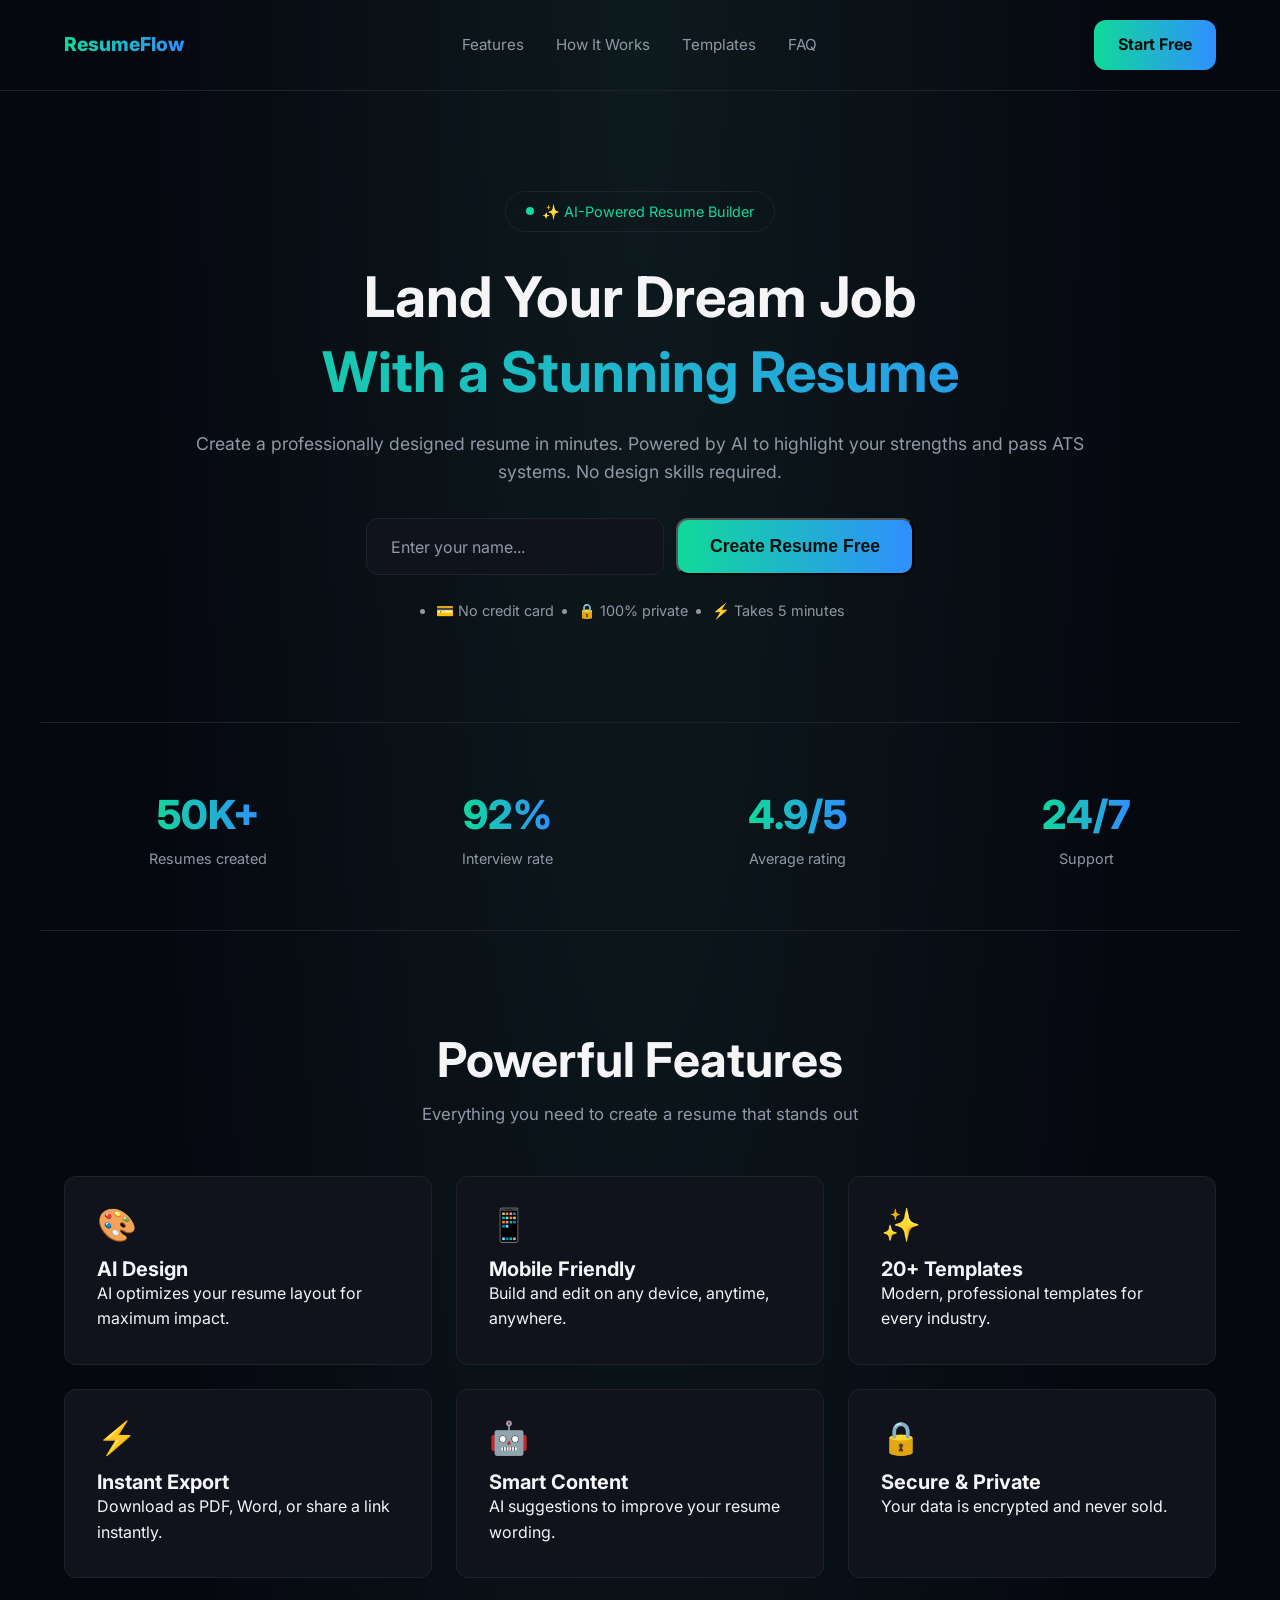
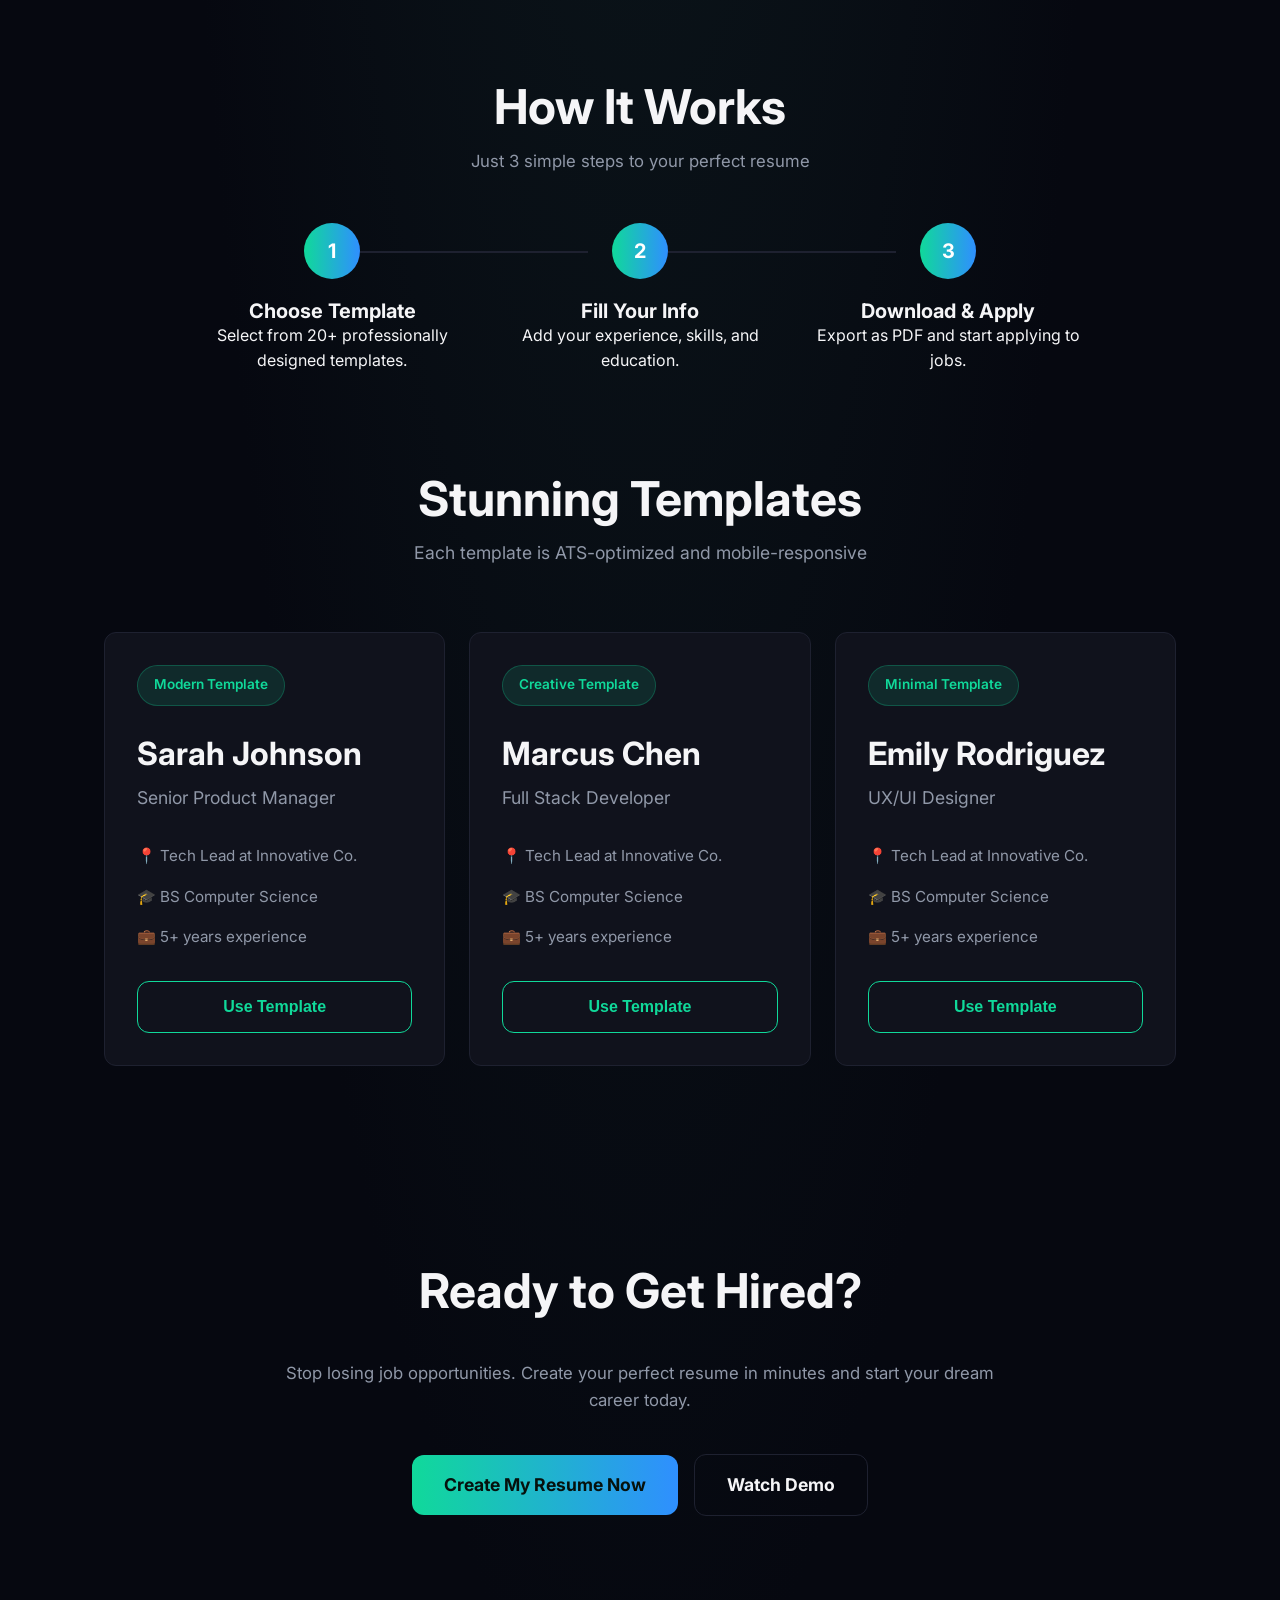
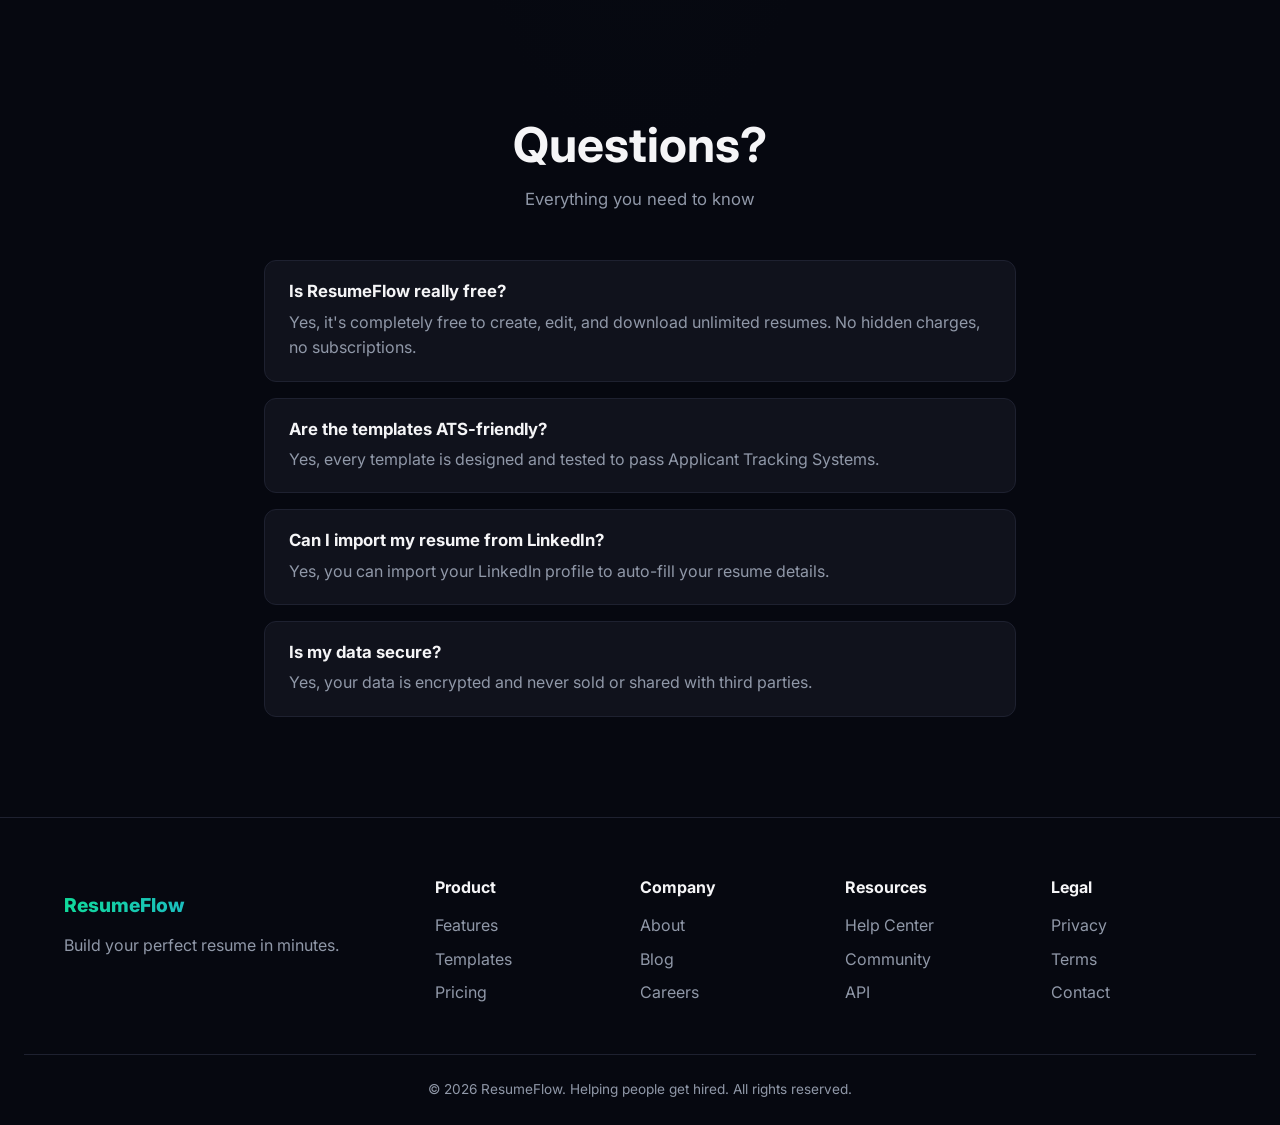
==== index.html @ ef141033 "resume product landing page" ====
<!DOCTYPE html>
<html lang="en">

<head>
    <meta charset="UTF-8" />
    <meta name="viewport" content="width=device-width, initial-scale=1.0" />
    <title>ResumeFlow — Build a resume that gets you hired</title>
    <link rel="preconnect" href="https://fonts.googleapis.com" />
    <link href="https://fonts.googleapis.com/css2?family=Inter:wght@400;500;600;700;800&display=swap"
        rel="stylesheet" />
    <link rel="stylesheet" href="style.css" />
</head>

<body>

    <!--1. NAVIGATION BAR-->
    <header class="navbar">
        <nav class="nav container">
            <p class="logo">ResumeFlow</p>
            <ul class="nav-links">
                <li><a href="#features">Features</a></li>
                <li><a href="#how-it-works">How It Works</a></li>
                <li><a href="#templates">Templates</a></li>
                <li><a href="#faq">FAQ</a></li>
            </ul>
            <a href="#" class="btn btn-primary">Start Free</a>
        </nav>
    </header>

    <main>

        <!--2. HERO SECTION-->
        <section class="hero container">
            <p class="hero-badge">
                <span class="badge-dot"></span>
                ✨ AI-Powered Resume Builder
            </p>
            <!--here span is best suitable for first line white and second line gradient -->
            <h1>
                <span class="heading-white">Land Your Dream Job</span>
                <span class="heading-gradient">With a Stunning Resume</span>
            </h1>
            <p class="hero-subtext">
                Create a professionally designed resume in minutes. Powered by AI to
                highlight your strengths and pass ATS systems. No design skills required.
            </p>
            <form class="hero-form">
                <label for="hero-name" class="visually-hidden">Your name</label>
                <input type="text" id="hero-name" placeholder="Enter your name..." />
                <button type="submit" class="btn btn-primary btn-lg">Create Resume Free</button>
            </form>
            <ul class="reassurance">
                <li>💳 No credit card</li>
                <li>🔒 100% private</li>
                <li>⚡ Takes 5 minutes</li>
            </ul>
        </section>

        <!--3. STATS STRIP-->
        <section class="stats container">
            <dl class="stat-item">
                <dt id="stat-resumes">50K+</dt>
                <dd>Resumes created</dd>
            </dl>
            <dl class="stat-item">
                <dt>92%</dt>
                <dd>Interview rate</dd>
            </dl>
            <dl class="stat-item">
                <dt>4.9/5</dt>
                <dd>Average rating</dd>
            </dl>
            <dl class="stat-item">
                <dt>24/7</dt>
                <dd>Support</dd>
            </dl>
        </section>

        <!-- 4. FEATURES SECTION-->
        <section id="features" class="features container">
            <h2>Powerful Features</h2>
            <p class="section-subtext">Everything you need to create a resume that stands out</p>
            <ul class="card-grid">
                <li>
                    <article class="card">
                        <p class="card-icon" aria-hidden="true">🎨</p>
                        <h3>AI Design</h3>
                        <p>AI optimizes your resume layout for maximum impact.</p>
                    </article>
                </li>
                <li>
                    <article class="card">
                        <p class="card-icon" aria-hidden="true">📱</p>
                        <h3>Mobile Friendly</h3>
                        <p>Build and edit on any device, anytime, anywhere.</p>
                    </article>
                </li>
                <li>
                    <article class="card">
                        <p class="card-icon" aria-hidden="true">✨</p>
                        <h3>20+ Templates</h3>
                        <p>Modern, professional templates for every industry.</p>
                    </article>
                </li>
                <li>
                    <article class="card">
                        <p class="card-icon" aria-hidden="true">⚡</p>
                        <h3>Instant Export</h3>
                        <p>Download as PDF, Word, or share a link instantly.</p>
                    </article>
                </li>
                <li>
                    <article class="card">
                        <p class="card-icon" aria-hidden="true">🤖</p>
                        <h3>Smart Content</h3>
                        <p>AI suggestions to improve your resume wording.</p>
                    </article>
                </li>
                <li>
                    <article class="card">
                        <p class="card-icon" aria-hidden="true">🔒</p>
                        <h3>Secure & Private</h3>
                        <p>Your data is encrypted and never sold.</p>
                    </article>
                </li>
            </ul>

        </section>

        <!--HOW IT WORKS SECTION-->
        <section id="how-it-works" class="how-it-works container">
            <h2>How It Works</h2>
            <p class="section-subtext">Just 3 simple steps to your perfect resume</p>
            <ol class="steps-list">
                <li class="step-card">
                    <h3>Choose Template</h3>
                    <p>Select from 20+ professionally designed templates.</p>
                </li>
                <li class="step-card">
                    <h3>Fill Your Info</h3>
                    <p>Add your experience, skills, and education.</p>
                </li>
                <li class="step-card">
                    <h3>Download &amp; Apply</h3>
                    <p>Export as PDF and start applying to jobs.</p>
                </li>
            </ol>
        </section>

        <!--5. TEMPLATES SECTION-->
        <section id="templates" class="templates container">
            <h2>Stunning Templates</h2>
            <p>Each template is ATS-optimized and mobile-responsive</p>

            <ul class="card-grid card-grid-3">

                <li>
                    <article class="template-card">
                        <p class="badge">Modern Template</p>

                        <h3>Sarah Johnson</h3>
                        <p class="role">Senior Product Manager</p>

                        <ul class="details">
                            <li>📍 Tech Lead at Innovative Co.</li>
                            <li>🎓 BS Computer Science</li>
                            <li>💼 5+ years experience</li>
                        </ul>

                        <button type="button">Use Template</button>
                    </article>
                </li>

                <li>
                    <article class="template-card">
                        <p class="badge">Creative Template</p>

                        <h3>Marcus Chen</h3>
                        <p class="role">Full Stack Developer</p>

                        <ul class="details">
                            <li>📍 Tech Lead at Innovative Co.</li>
                            <li>🎓 BS Computer Science</li>
                            <li>💼 5+ years experience</li>
                        </ul>

                        <button type="button">Use Template</button>
                    </article>
                </li>

                <li>
                    <article class="template-card">
                        <p class="badge">Minimal Template</p>

                        <h3>Emily Rodriguez</h3>
                        <p class="role">UX/UI Designer</p>

                        <ul class="details">
                            <li>📍 Tech Lead at Innovative Co.</li>
                            <li>🎓 BS Computer Science</li>
                            <li>💼 5+ years experience</li>
                        </ul>

                        <button type="button">Use Template</button>
                    </article>
                </li>

            </ul>
        </section>


        <!-- 7. CALL-TO-ACTION BAND  -->
        <section class="cta-band container">
            <h2>Ready to Get Hired?</h2>
            <p class="section-subtext">Stop losing job opportunities. Create your perfect resume in minutes and start
                your dream career today.</p>
            <a href="#" class="btn btn-primary btn-lg">Create My Resume Now</a>
            <a href="#" class="btn btn-outline btn-lg">Watch Demo</a>
        </section>

        <!--8. FAQ SECTION-->
        <section id="faq" class="faq container">
            <h2>Questions?</h2>
            <p class="section-subtext">Everything you need to know</p>
            <ul class="faq-list">
                <li>
                    <article class="faq-item">
                        <h3>Is ResumeFlow really free?</h3>
                        <p>Yes, it's completely free to create, edit, and download unlimited resumes. No hidden charges,
                            no subscriptions.</p>
                    </article>
                </li>
                <li>
                    <article class="faq-item">
                        <h3>Are the templates ATS-friendly?</h3>
                        <p>Yes, every template is designed and tested to pass Applicant Tracking Systems.</p>
                    </article>
                </li>
                <li>
                    <article class="faq-item">
                        <h3>Can I import my resume from LinkedIn?</h3>
                        <p>Yes, you can import your LinkedIn profile to auto-fill your resume details.</p>
                    </article>
                </li>
                <li>
                    <article class="faq-item">
                        <h3>Is my data secure?</h3>
                        <p>Yes, your data is encrypted and never sold or shared with third parties.</p>
                    </article>
                </li>
            </ul>
        </section>
    </main>

    <!--  9. FOOTER  -->
    <footer class="footer">
        <section class="container footer-grid">
            <section class="footer-brand">
                <p class="logo">ResumeFlow</p>
                <p>Build your perfect resume in minutes.</p>
            </section>
            <nav class="footer-col" aria-label="Product">
                <h4>Product</h4>
                <ul>
                    <li><a href="#features">Features</a></li>
                    <li><a href="#templates">Templates</a></li>
                    <li><a href="#">Pricing</a></li>
                </ul>
            </nav>
            <nav class="footer-col" aria-label="Company">
                <h4>Company</h4>
                <ul>
                    <li><a href="#">About</a></li>
                    <li><a href="#">Blog</a></li>
                    <li><a href="#">Careers</a></li>
                </ul>
            </nav>
            <nav class="footer-col" aria-label="Resources">
                <h4>Resources</h4>
                <ul>
                    <li><a href="#">Help Center</a></li>
                    <li><a href="#">Community</a></li>
                    <li><a href="#">API</a></li>
                </ul>
            </nav>
            <nav class="footer-col" aria-label="Legal">
                <h4>Legal</h4>
                <ul>
                    <li><a href="#">Privacy</a></li>
                    <li><a href="#">Terms</a></li>
                    <li><a href="#">Contact</a></li>
                </ul>
            </nav>
        </section>
        <p class="copyright">© <span id="year"></span> ResumeFlow. Helping people get hired. All rights reserved.</p>
    </footer>

    <script src="script.js"></script>
</body>

</html>
---- style.css ----
/*setting margin and padding to null so browser already setted valued reset*/


* {
    margin: 0;
    padding: 0;
    box-sizing: border-box;
}

:root {
    --bg-color: #121212;
    --surface-color: #10121c;
    --text-color: #f5f5f7;
    --text-muted: #9098a8;
    --accent-green: #10d99a;
    --accent-blue: #2f8fff;
    --accent-gradient: linear-gradient(90deg, var(--accent-green), var(--accent-blue));
    --border-color: #1e2130;
    --radius: 12px;
    --max-width: 1200px;
    --font-family: 'Inter', sans-serif;
}


body {
    font-family: var(--font-family);
    background: radial-gradient(ellipse at top, #0d1a1e 0%, #060810 55%);
    background-color: var(--bg-color);
    color: var(--text-color);
    line-height: 1.6;
}

.container {
    max-width: var(--max-width);
    margin: 0 auto;
    padding: 0 24px;
}

h1,
h2,
h3,
h4 {
    font-weight: 700;
    line-height: 1.2;
}

h1 {
    font-size: 4rem;
}

h2 {
    font-size: 3rem;
    margin-bottom: 12px;
    text-align: center;
}

.section-subtext {
    text-align: center;
    color: var(--text-muted);
    font-size: 1.05rem;
    margin-bottom: 48px;
}

h3 {
    font-size: 1.25rem;
}

a {
    color: inherit;
    text-decoration: none;
}

/* 2. BUTTONS */
.btn {
    display: inline-block;
    padding: 12px 24px;
    border-radius: 12px;
    font-weight: 600;
    transition: background-color 0.2s ease;
}

.btn-primary {
    background: var(--accent-gradient);
    color: #06110d;
    font-weight: 700;
}

.btn-primary:hover {
    filter: brightness(1.04);
    box-shadow: 0 8px 20px rgba(53, 230, 174, 0.35);
    transform: translateY(-2px);



}

.btn-lg {
    padding: 16px 32px;
    font-size: 1.1rem;
}

.btn-outline {
    background: transparent;
    color: var(--text-color);
    border: 1px solid var(--border-color);
    font-weight: 700;
}

.btn-outline:hover {
    border-color: var(--accent-green);
}

/* 3. NAVBAR*/
.navbar {
    border-bottom: 1px solid var(--border-color);
    padding: 20px 0;
}

.nav {
    display: flex;
    align-items: center;
    justify-content: space-between;
    flex-wrap: wrap;
    gap: 16px;
}

.logo {
    font-weight: 800;
    font-size: 1.4rem;
    background: var(--accent-gradient);
    -webkit-background-clip: text;
    background-clip: text;
    color: transparent;
}

.nav-links {
    display: flex;
    list-style: none;
    gap: 32px;
}

.nav-links a {
    color: var(--text-muted);
    font-size: 0.95rem;
}

.nav-links a:hover {
    color: var(--accent-green);
}

/* 4.HERO */
.hero {
    text-align: center;
    padding: 100px 24px;
}

.hero-badge {
    display: inline-flex;
    align-items: center;
    gap: 8px;
    padding: 8px 20px;
    border: 1px solid var(--border-color);
    border-radius: 999px;
    color: var(--accent-green);
    font-size: 0.9rem;
    margin-bottom: 32px;
}

.badge-dot {
    width: 8px;
    height: 8px;
    border-radius: 50%;
    background-color: var(--accent-green);
    display: inline-block;
}

.hero h1 {
    display: flex;
    flex-direction: column;
    gap: 8px;
    font-size: 3.5rem;
}

.heading-white {
    color: var(--text-color);
}

.heading-gradient {
    background: var(--accent-gradient);
    -webkit-background-clip: text;
    background-clip: text;
    color: transparent;
}

.hero-subtext {
    max-width: 900px;
    margin: 24px auto;
    color: var(--text-muted);
    font-size: 1.1rem;
}

.hero-form {
    display: flex;
    justify-content: center;
    gap: 12px;
    flex-wrap: wrap;
    margin-top: 32px;
}

.hero-form input {
    background-color: var(--surface-color);
    border: 1px solid var(--border-color);
    border-radius: 12px;
    padding: 14px 24px;
    color: var(--text-color);
    font-family: var(--font-family);
    font-size: 1rem;
    min-width: 260px;
}

.hero-form input::placeholder {
    color: var(--text-muted);
}

.visually-hidden {
    position: absolute;
    width: 1px;
    height: 1px;
    overflow: hidden;
    clip: rect(0, 0, 0, 0);
    white-space: nowrap;
}

.reassurance {
    margin-top: 24px;
    display: flex;
    justify-content: center;
    gap: 24px;
    flex-wrap: wrap;
    color: var(--text-muted);
    font-size: 0.9rem;
}

/*5. STATS STRIP*/

.stats {
    display: flex;
    flex-wrap: wrap;
    justify-content: space-around;
    gap: 24px;
    padding: 60px 24px;
    border-top: 1px solid var(--border-color);
    border-bottom: 1px solid var(--border-color);
}

.stat-item {
    margin: 0;
    padding: 0;
    text-align: center;
}

.stat-item dt {
    display: block;
    font-size: 2.5rem;
    font-weight: 800;
    margin: 0;
    background: var(--accent-gradient);
    -webkit-background-clip: text;
    background-clip: text;
    color: transparent;
}

.stat-item dd {
    margin: 0;
    color: var(--text-muted);
    font-size: 0.9rem;
}




.steps-list {
    list-style: none;
    counter-reset: step;
    display: flex;
    justify-content: space-between;
    gap: 24px;
    max-width: 900px;
    margin: 0 auto;
}

.step-card {
    counter-increment: step;
    position: relative;
    flex: 1;
    text-align: center;
    padding-top: 76px;
}

.step-card::before {
    content: counter(step);
    position: absolute;
    top: 0;
    left: 50%;
    transform: translateX(-50%);
    display: flex;
    align-items: center;
    justify-content: center;
    width: 56px;
    height: 56px;
    border-radius: 50%;
    background: var(--accent-gradient);
    color: #fff;
    font-weight: 700;
    font-size: 1.25rem;
    z-index: 2;
}

.step-card:not(:last-child)::after {
    content: "";
    position: absolute;
    top: 28px;
    left: calc(50% + 28px);
    width: calc(100% - 56px);
    height: 2px;
    background-color: var(--border-color);
    z-index: 1;
}

/*  6. CARDS (shared by features / templates / testimonials)*/
.card-grid {
    list-style: none;
    margin: 0;
    padding: 0;
    display: grid;
    grid-template-columns: repeat(3, 1fr);
    grid-auto-rows: 1fr;
    gap: 24px;
}

.card-grid-3 {
    grid-template-columns: repeat(3, 1fr);
}

.card {
    display: flex;
    flex-direction: column;
    height: 100%;
    background-color: var(--surface-color);
    border: 1px solid var(--border-color);
    border-radius: var(--radius);
    padding: 32px;
}

.features,
.templates,
.testimonials,
.faq,
.cta-band {
    padding: 100px 24px;
}

.card-icon {
    font-size: 2rem;
    line-height: 1;
    margin-bottom: 16px;
}

.card:hover{
    filter: brightness(1.04);
    box-shadow: 0 8px 20px rgba(53, 230, 174, 0.35);
    transform: translateY(-2px);

}

/* 
   7. TEMPLATES */


#templates {
    padding: 6rem 5%;


    text-align: center;
}



#templates>p {
    color: var(--text-muted);
    font-size: 1.1rem;
    margin-bottom: 4rem;
}

.template-card {
    background: var(--surface-color);
    border: 1px solid var(--border-color);
    border-radius: var(--radius);
    padding: 2rem;
    text-align: left;
    transition: .35s ease;
}

.template-card:hover {
    transform: translateY(-8px);
    border-color: var(--accent-green);
    box-shadow: 0 15px 35px rgba(0, 0, 0, .35);
}

/*  Badge  */

.badge {
    display: inline-block;
    padding: .55rem 1rem;
    background: rgba(16, 217, 154, .12);
    color: var(--accent-green);
    border: 1px solid rgba(16, 217, 154, .25);
    border-radius: 50px;
    font-size: .85rem;
    font-weight: 600;
    margin-bottom: 1.8rem;
}

/*  Text */

.template-card h3 {
    color: var(--text-color);
    font-size: 2rem;
    margin-bottom: .7rem;
}

.role {
    color: var(--text-muted);
    margin-bottom: 2rem;
    font-size: 1.1rem;
}

/* Details */

.details {
    list-style: none;
    padding: 0;
    margin: 0 0 2rem;
}

.details li {
    color: var(--text-muted);
    margin-bottom: 1rem;
    font-size: .95rem;
}

/*  Button */

.template-card button {
    width: 100%;
    padding: 1rem;
    border: 1px solid var(--accent-green);
    border-radius: var(--radius);
    background: transparent;
    color: var(--accent-green);
    font-size: 1rem;
    font-weight: 600;
    cursor: pointer;
    transition: .3s;
}

.template-card button:hover {
    background: var(--accent-gradient);
    color: var(--bg-color);
    border-color: transparent;
}

/* 9. CTA-BAND*/

.cta-band {
    text-align: center;
}

.cta-band .section-subtext {
    max-width: 500px;
}

.cta-band .btn {
    margin: 0 6px;
}

.cta-band .section-subtext {
    max-width: 789px;
    margin: 40px auto;
    padding: 0 30px;

}

/*10.FAQ*/

.faq {
    max-width: 800px;
    margin: 0 auto;
    padding: 100px 24px;
}

.faq-list {
    list-style: none;
    margin: 0;
    padding: 0;
    display: flex;
    flex-direction: column;
    gap: 16px;
}

.faq-item {
    border: 1px solid var(--border-color);
    border-radius: var(--radius);
    padding: 20px 24px;
    background-color: var(--surface-color);
    transition: border-color 0.25s ease, box-shadow 0.25s ease;
}

.faq-item:hover {
    border-color: var(--accent-green);
    box-shadow: 0 0 24px rgba(16, 217, 154, 0.15);
}

.faq-item h3 {
    font-size: 1.05rem;
    margin-bottom: 8px;
}

.faq-item p {
    color: var(--text-muted);
}


/* 11.FOOTER */
.footer {
    border-top: 1px solid var(--border-color);
    padding: 60px 24px 24px;
}

.footer-grid {
    display: grid;
    grid-template-columns: 2fr 1fr 1fr 1fr 1fr;
    gap: 40px;
    margin-bottom: 40px;
}

.footer-brand p {
    color: var(--text-muted);
    margin-top: 12px;
}

.footer-col h4 {
    margin-bottom: 16px;
    font-size: 1rem;
}

.footer-col ul {
    list-style: none;
    margin: 0;
    padding: 0;
}

.footer-col li {
    margin-bottom: 8px;
    color: var(--text-muted);
}

.copyright {
    text-align: center;
    color: var(--text-muted);
    font-size: 0.85rem;
    border-top: 1px solid var(--border-color);
    padding-top: 24px;
}

.logo {
    font-size: 1.2rem;
    font-weight: 800;
    background: linear-gradient(90deg, #10d99a, #2f8fff);
    -webkit-background-clip: text;
    -webkit-text-fill-color: transparent;
    background-clip: text;
    
}

/* 12. FOR RESPONSIVE*/
@media (max-width: 768px) {
    .hero h1 {
        font-size: 2rem;
    }

    h2 {
        font-size: 1.75rem;
    }

    .nav-links {
        display: none;
        
    }

    .card-grid,
    .card-grid-3 {
        grid-template-columns: 1fr;
    }

    .footer-grid {
        grid-template-columns: 1fr;
    }

    .hero {
        padding: 60px 24px;
    }

    .hero-form {
        flex-direction: column;
        align-items: center;
    }

    .hero-form input {
        width: 100%;
        max-width: 320px;
    }
}
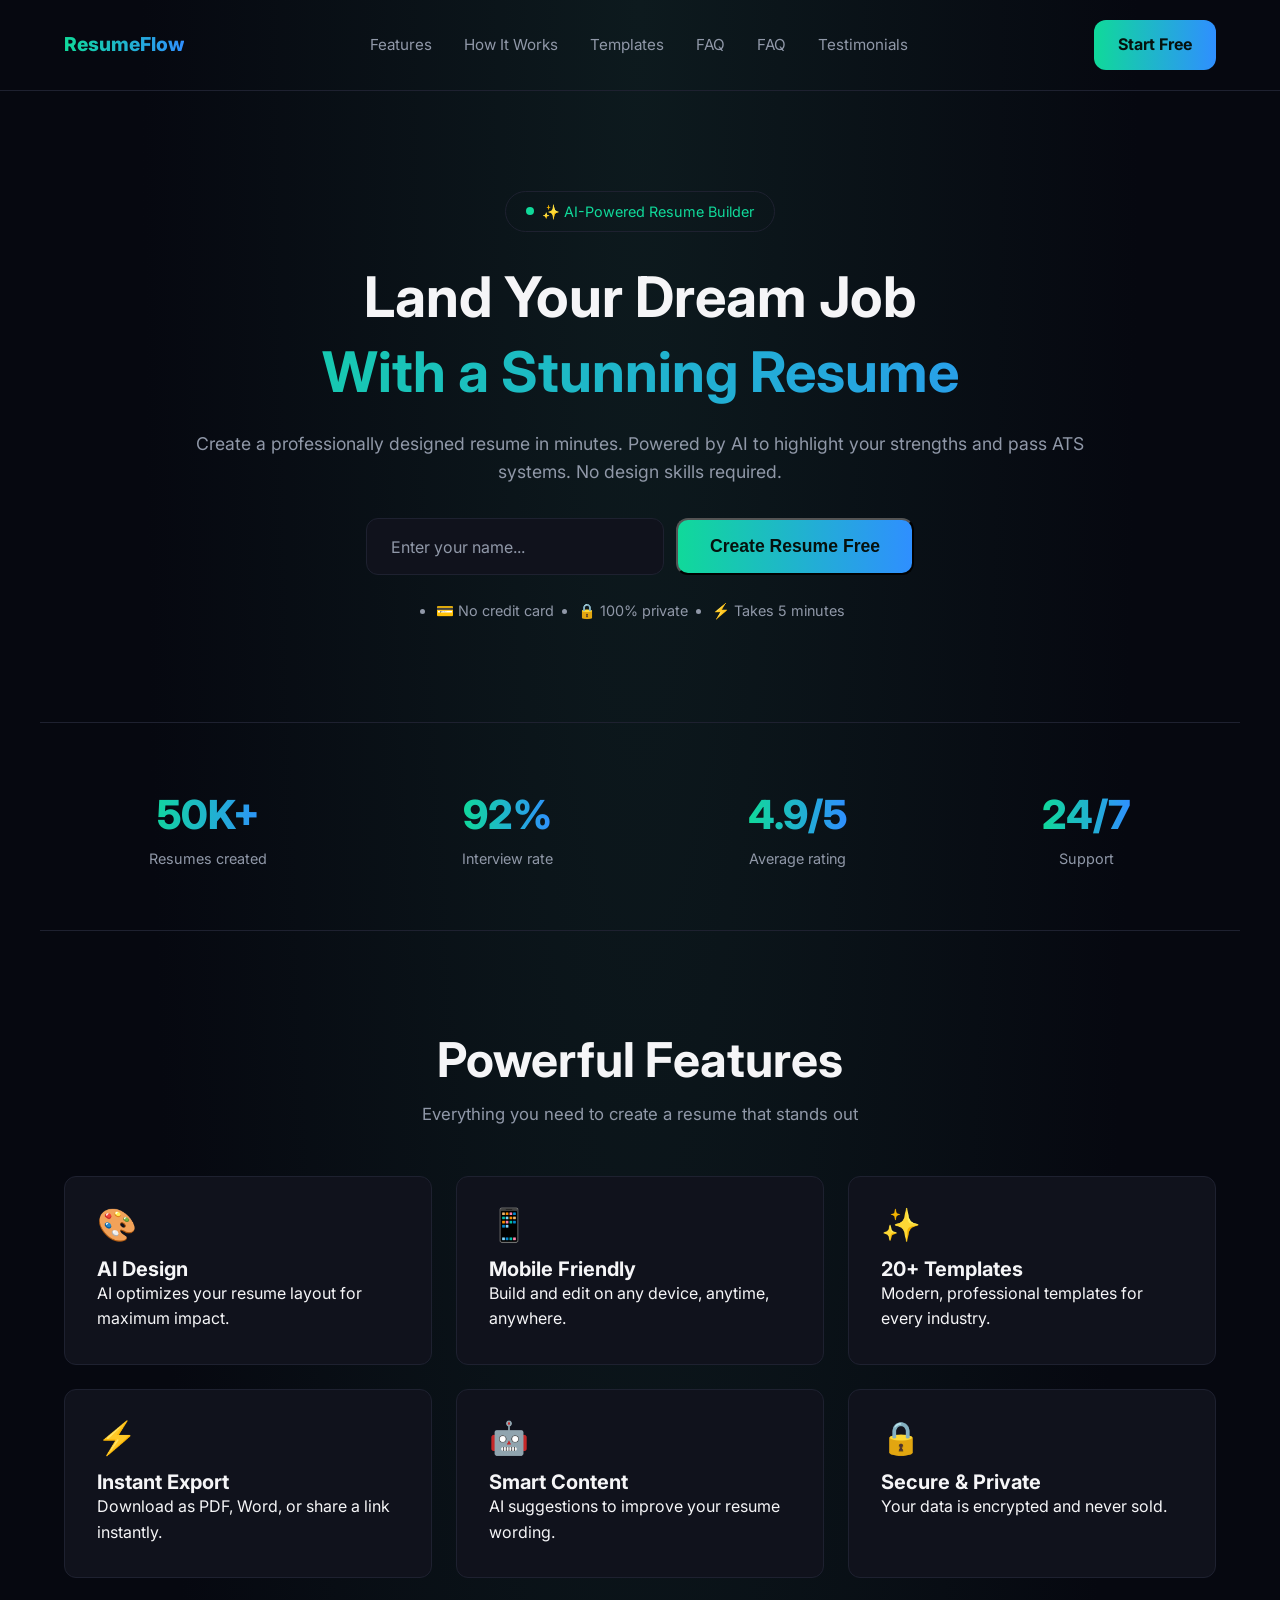
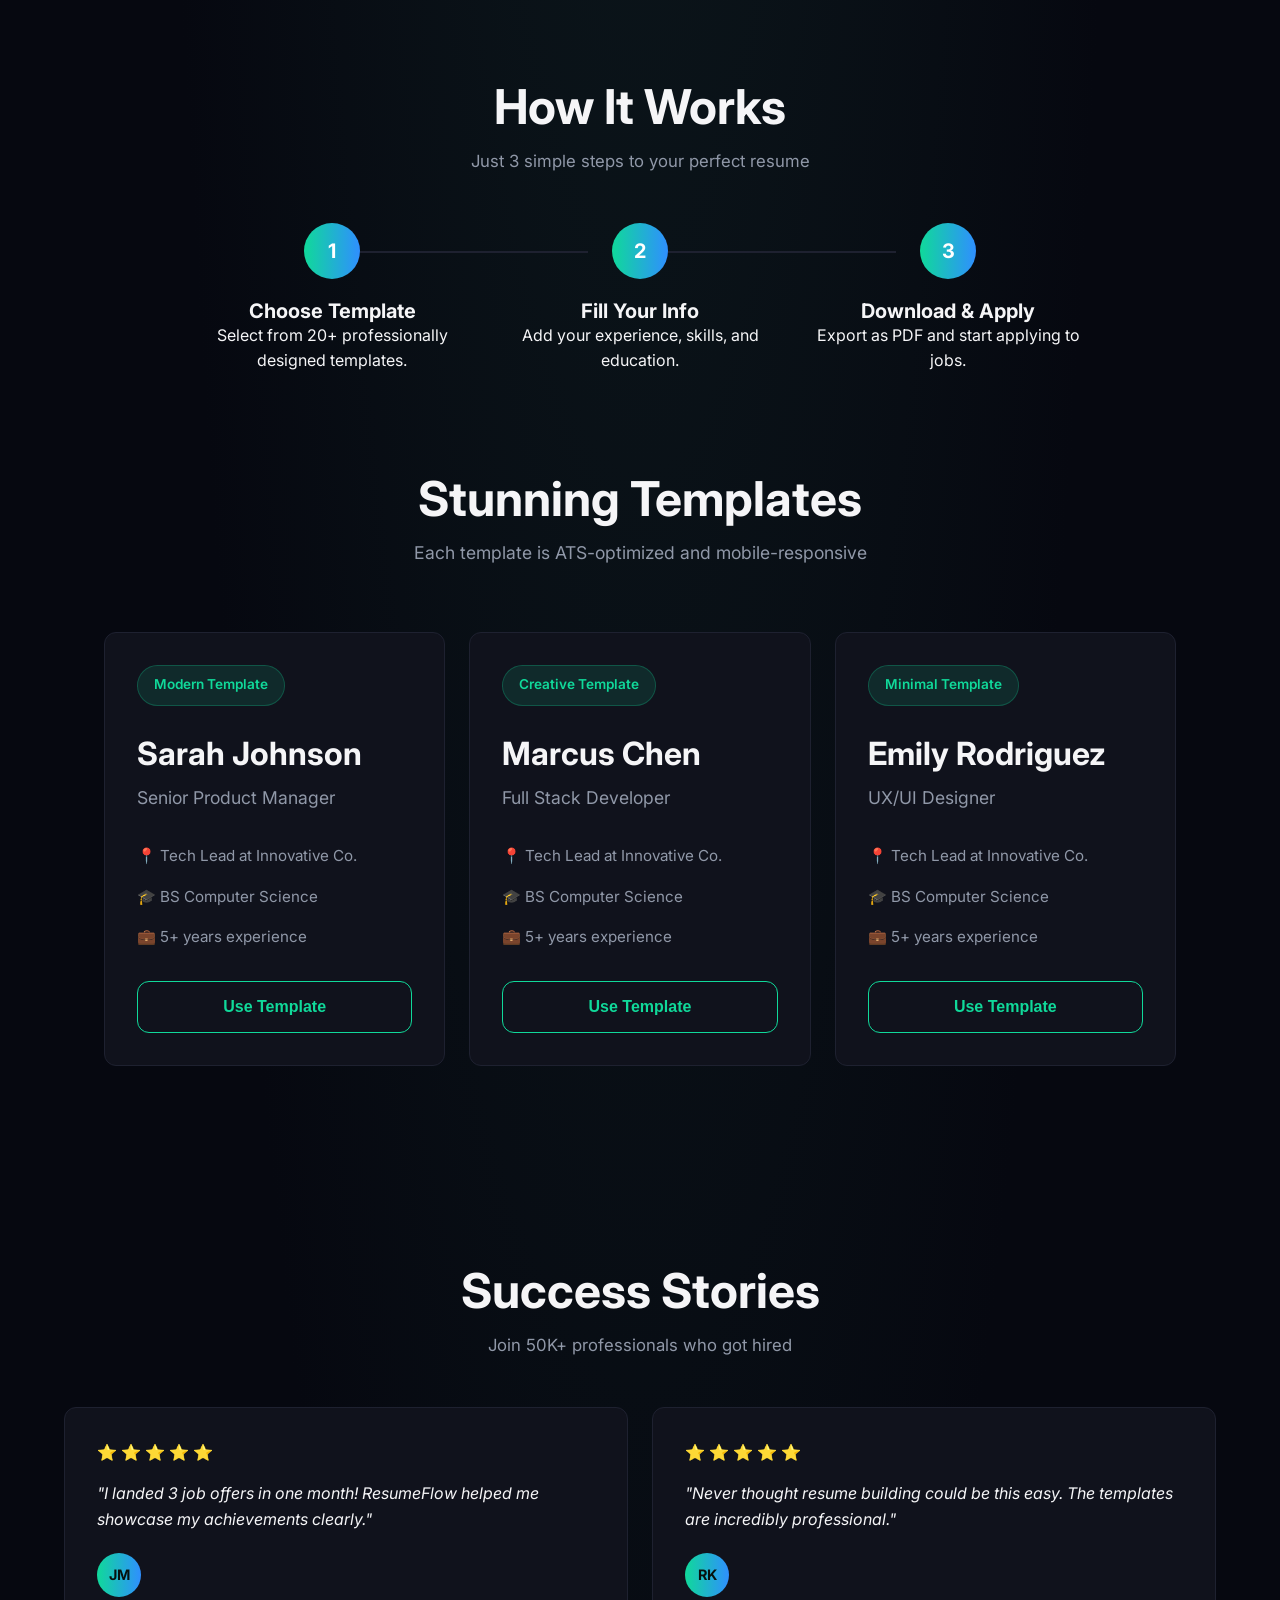
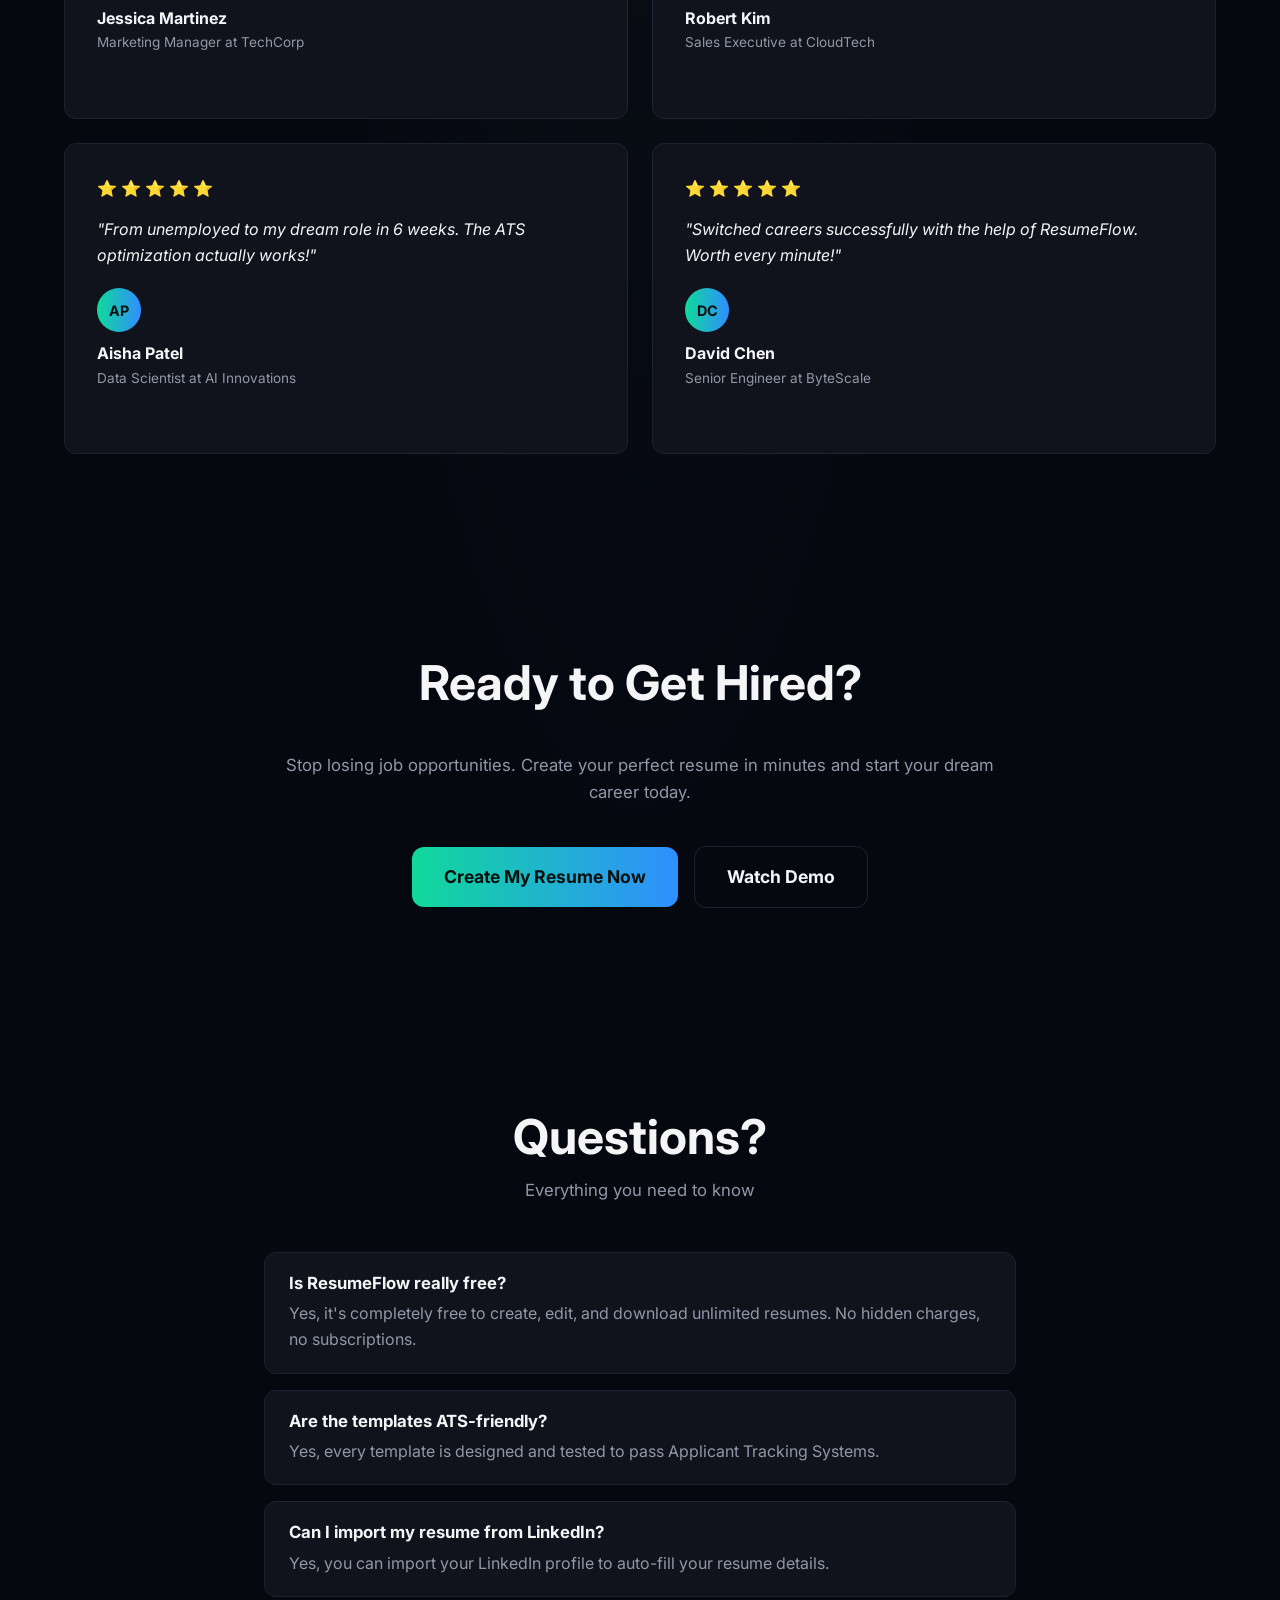
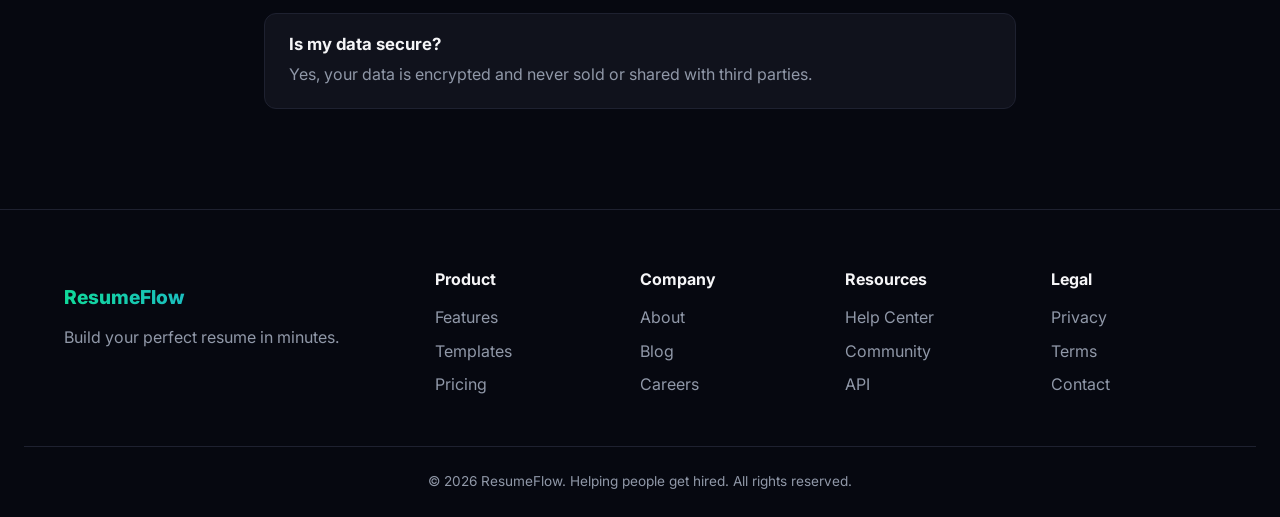
==== commit 9bd98dbb: "solved bug of breaking in mobile phone" ====
--- a/index.html
+++ b/index.html
@@ -22,6 +22,9 @@
                 <li><a href="#how-it-works">How It Works</a></li>
                 <li><a href="#templates">Templates</a></li>
                 <li><a href="#faq">FAQ</a></li>
+                <li><a href="#faq">FAQ</a></li>
+                <li><a href="#testimonials">Testimonials</a></li>
+
             </ul>
             <a href="#" class="btn btn-primary">Start Free</a>
         </nav>
@@ -208,6 +211,53 @@
             </ul>
         </section>
 
+        <!--6. TESTIMONIALS SECTION  -->
+        <section id="testimonials" class="testimonials container">
+            <h2>Success Stories</h2>
+            <p class="section-subtext">Join 50K+ professionals who got hired</p>
+            <ul class="card-grid card-grid-2">
+                <li>
+                    <article class="card testimonial-card">
+                        <p class="stars" aria-label="5 out of 5 stars">⭐⭐⭐⭐⭐</p>
+                        <p class="quote">"I landed 3 job offers in one month! ResumeFlow helped me showcase my
+                            achievements clearly."</p>
+                        <p class="avatar" aria-hidden="true">JM</p>
+                        <h3>Jessica Martinez</h3>
+                        <p class="role">Marketing Manager at TechCorp</p>
+                    </article>
+                </li>
+                <li>
+                    <article class="card testimonial-card">
+                        <p class="stars" aria-label="5 out of 5 stars">⭐⭐⭐⭐⭐</p>
+                        <p class="quote">"Never thought resume building could be this easy. The templates are incredibly
+                            professional."</p>
+                        <p class="avatar" aria-hidden="true">RK</p>
+                        <h3>Robert Kim</h3>
+                        <p class="role">Sales Executive at CloudTech</p>
+                    </article>
+                </li>
+                <li>
+                    <article class="card testimonial-card">
+                        <p class="stars" aria-label="5 out of 5 stars">⭐⭐⭐⭐⭐</p>
+                        <p class="quote">"From unemployed to my dream role in 6 weeks. The ATS optimization actually
+                            works!"</p>
+                        <p class="avatar" aria-hidden="true">AP</p>
+                        <h3>Aisha Patel</h3>
+                        <p class="role">Data Scientist at AI Innovations</p>
+                    </article>
+                </li>
+                <li>
+                    <article class="card testimonial-card">
+                        <p class="stars" aria-label="5 out of 5 stars">⭐⭐⭐⭐⭐</p>
+                        <p class="quote">"Switched careers successfully with the help of ResumeFlow. Worth every
+                            minute!"</p>
+                        <p class="avatar" aria-hidden="true">DC</p>
+                        <h3>David Chen</h3>
+                        <p class="role">Senior Engineer at ByteScale</p>
+                    </article>
+                </li>
+            </ul>
+        </section>
 
         <!-- 7. CALL-TO-ACTION BAND  -->
         <section class="cta-band container">
--- a/style.css
+++ b/style.css
@@ -342,6 +342,13 @@
     grid-template-columns: repeat(3, 1fr);
 }
 
+.card-grid-2 {
+    grid-template-columns: repeat(2, 1fr);
+    
+    width: 100%;
+}
+
+
 .card {
     display: flex;
     flex-direction: column;
@@ -366,7 +373,7 @@
     margin-bottom: 16px;
 }
 
-.card:hover{
+.card:hover {
     filter: brightness(1.04);
     box-shadow: 0 8px 20px rgba(53, 230, 174, 0.35);
     transform: translateY(-2px);
@@ -470,6 +477,47 @@
     border-color: transparent;
 }
 
+/* 9. Testomonials */
+
+.stars {
+    color: #facc15;
+    margin-bottom: 16px;
+    letter-spacing: 4px;
+}
+
+.testimonial-card .quote {
+    font-style: italic;
+    color: var(--text-color);
+    margin-bottom: 20px;
+}
+
+.avatar {
+    width: 44px;
+    height: 44px;
+    border-radius: 50%;
+    display: flex;
+    align-items: center;
+    justify-content: center;
+    background: var(--accent-gradient);
+    color: #06110d;
+    font-weight: 700;
+    font-size: 0.9rem;
+    margin-top: auto;
+    margin-bottom: 12px;
+}
+
+.testimonial-card h3 {
+    font-size: 1rem;
+    margin-bottom: 4px;
+}
+
+.testimonial-card .role {
+    color: var(--text-muted);
+    font-size: 0.85rem;
+}
+.testimonial-card{
+    min-width: 0;
+}
 /* 9. CTA-BAND*/
 
 .cta-band {
@@ -580,7 +628,7 @@
     -webkit-background-clip: text;
     -webkit-text-fill-color: transparent;
     background-clip: text;
-    
+
 }
 
 /* 12. FOR RESPONSIVE*/
@@ -595,11 +643,11 @@
 
     .nav-links {
         display: none;
-        
     }
 
     .card-grid,
-    .card-grid-3 {
+    .card-grid-3, 
+    .card-grid-2 {
         grid-template-columns: 1fr;
     }
 
@@ -609,6 +657,12 @@
 
     .hero {
         padding: 60px 24px;
+    }
+
+    .hero-badge {
+        flex-wrap: wrap;
+        max-width: 90%;
+        text-align: center;
     }
 
     .hero-form {
@@ -620,4 +674,14 @@
         width: 100%;
         max-width: 320px;
     }
+
+    .steps-list {
+        flex-direction: column;
+        align-items: center;
+        gap: 48px;
+    }
+
+    .step-card:not(:last-child)::after {
+        display: none;
+    }
 }
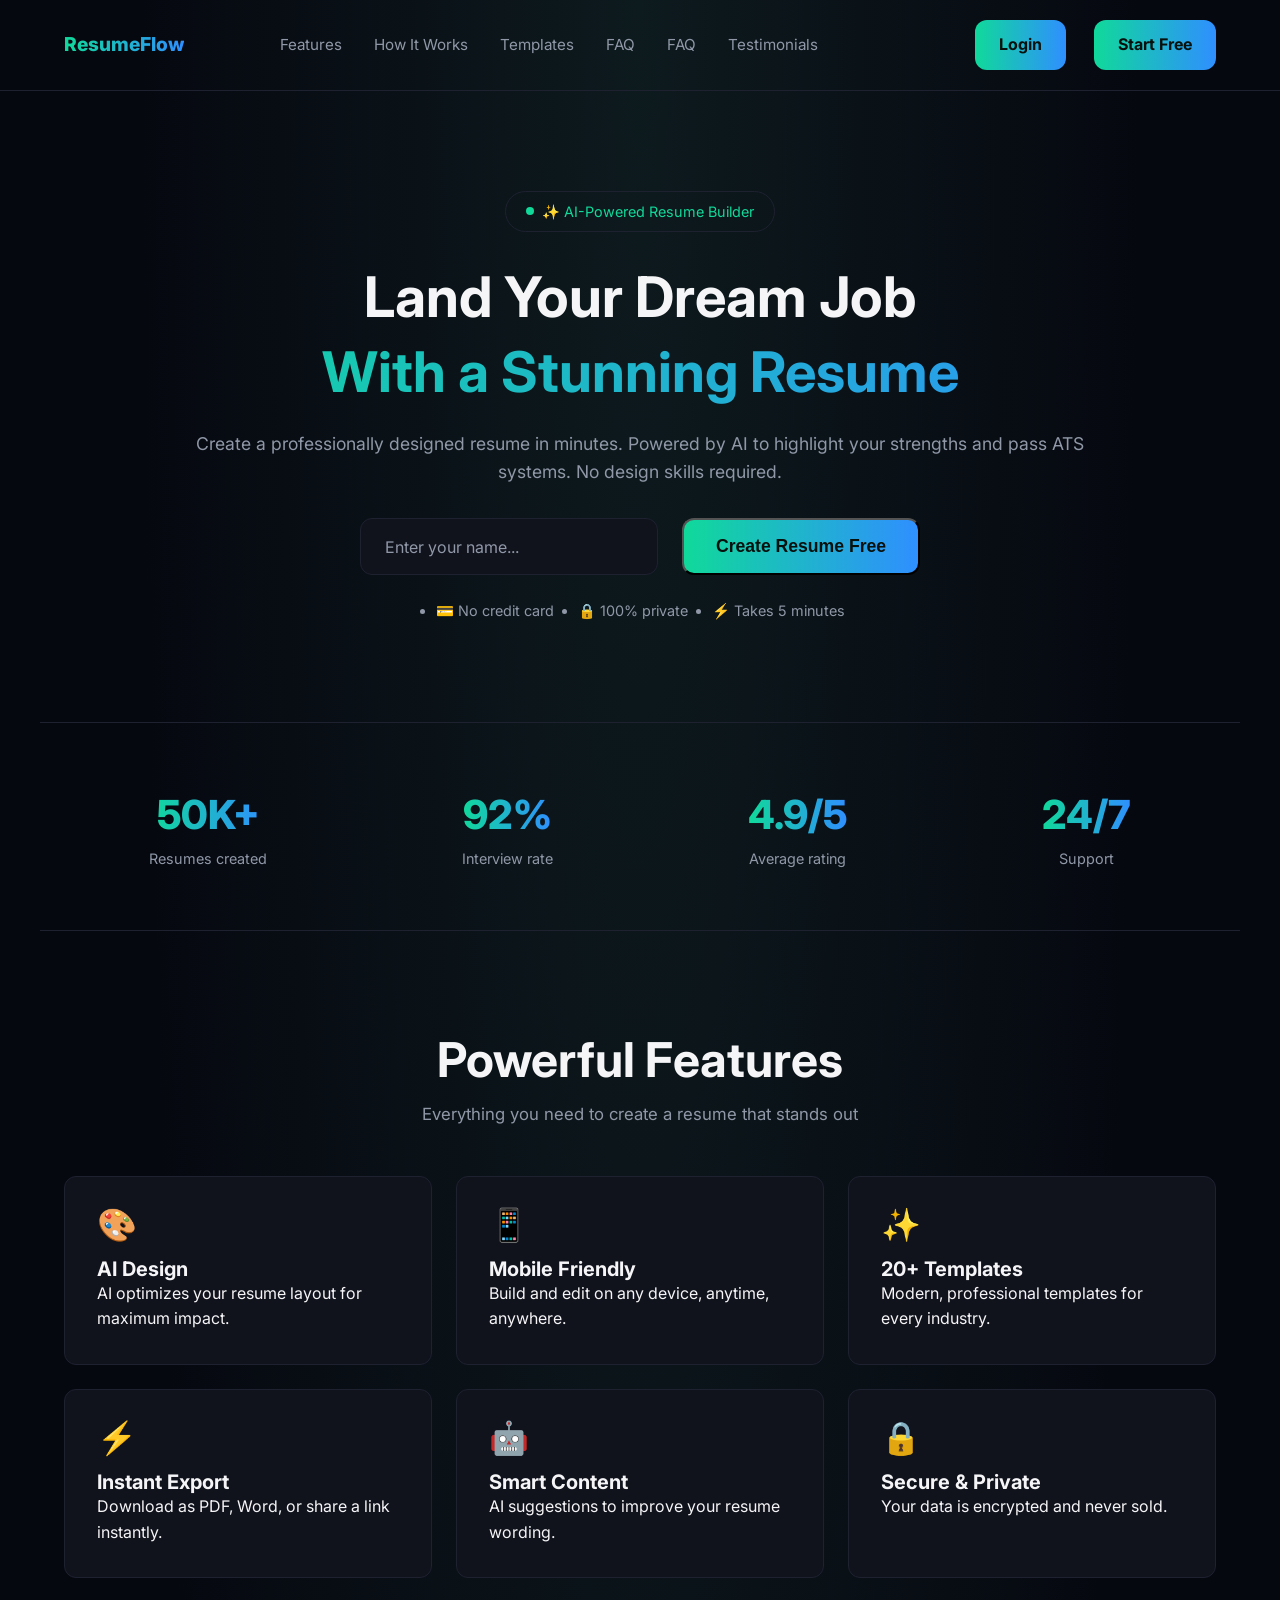
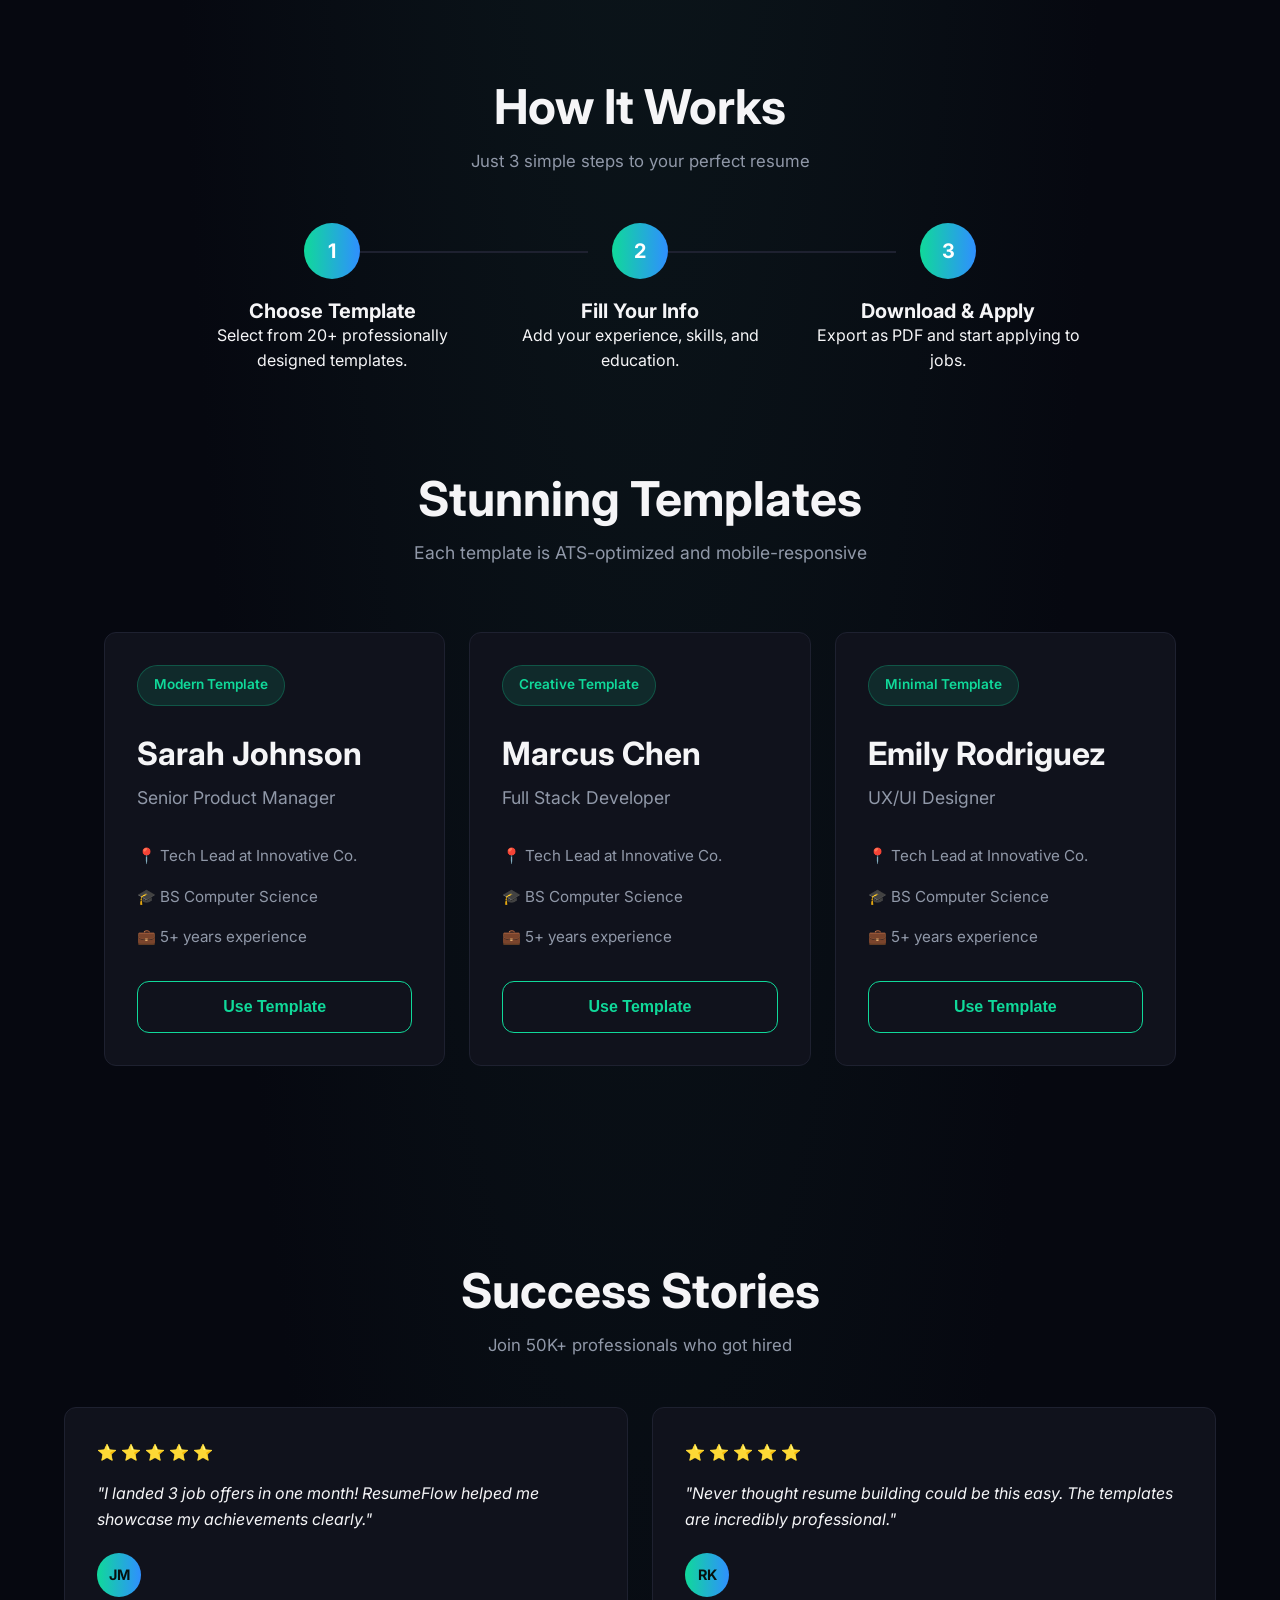
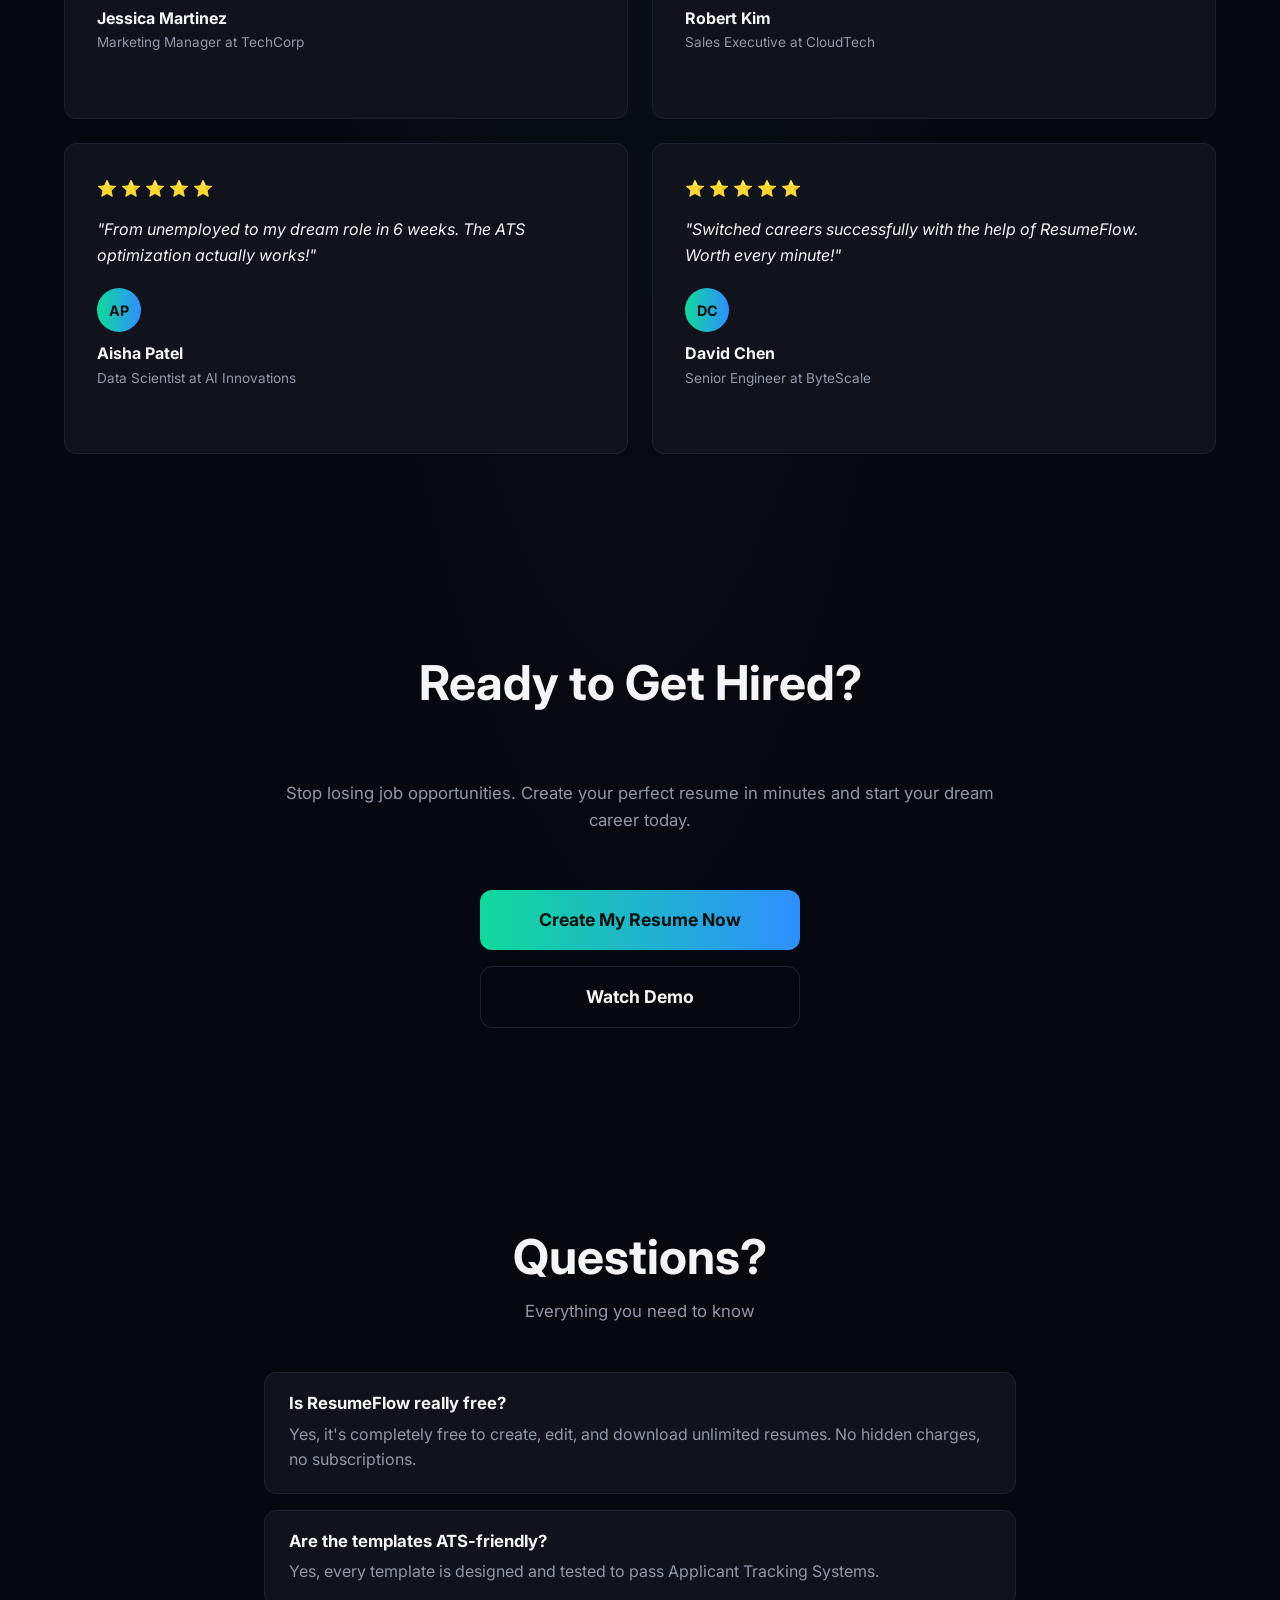
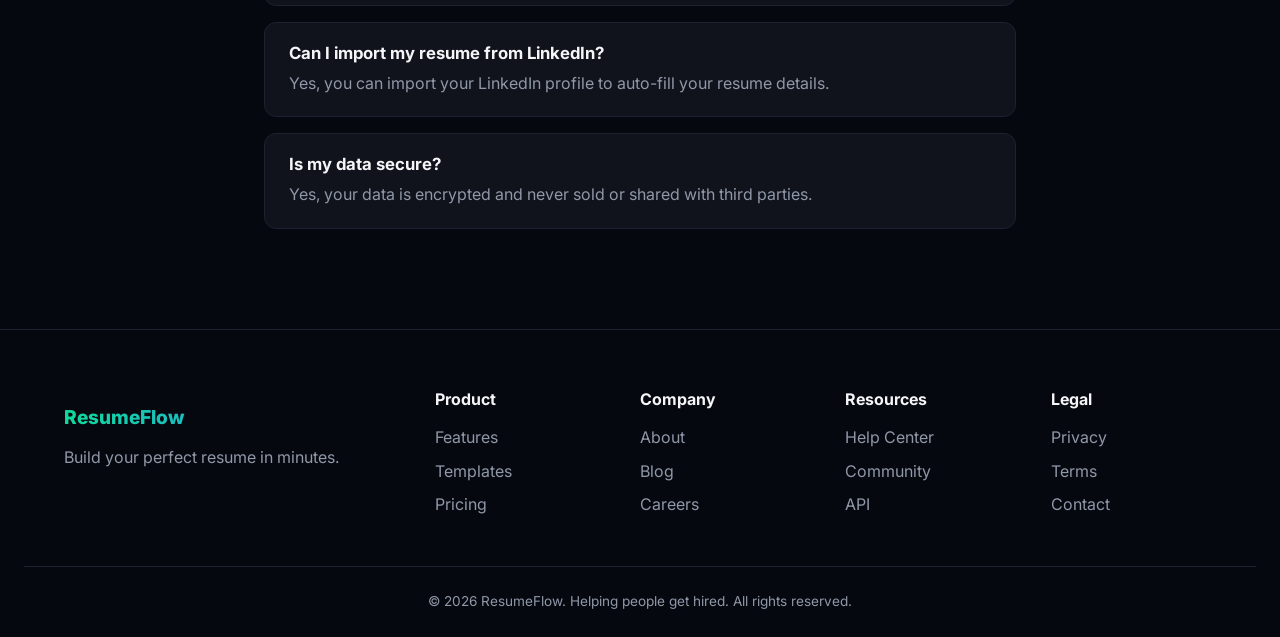
==== commit 40dbe304: "Added loginpage.html and register.html,auth.css,auth.js" ====
--- a/index.html
+++ b/index.html
@@ -24,8 +24,10 @@
                 <li><a href="#faq">FAQ</a></li>
                 <li><a href="#faq">FAQ</a></li>
                 <li><a href="#testimonials">Testimonials</a></li>
-
-            </ul>
+                
+
+            </ul>
+            <a href="login.html" class="btn btn-primary">Login</a>
             <a href="#" class="btn btn-primary">Start Free</a>
         </nav>
     </header>
--- a/style.css
+++ b/style.css
@@ -137,6 +137,8 @@
     display: flex;
     list-style: none;
     gap: 32px;
+    margin-left: 80px;
+    margin-right: auto;
 }
 
 .nav-links a {
@@ -146,6 +148,16 @@
 
 .nav-links a:hover {
     color: var(--accent-green);
+}
+
+.nav {
+    display: flex;
+    align-items: center;
+}
+
+
+.nav>.btn {
+    margin-left: 12px;
 }
 
 /* 4.HERO */
@@ -202,7 +214,7 @@
 .hero-form {
     display: flex;
     justify-content: center;
-    gap: 12px;
+    gap: 24px;
     flex-wrap: wrap;
     margin-top: 32px;
 }
@@ -344,7 +356,6 @@
 
 .card-grid-2 {
     grid-template-columns: repeat(2, 1fr);
-    
     width: 100%;
 }
 
@@ -515,9 +526,11 @@
     color: var(--text-muted);
     font-size: 0.85rem;
 }
-.testimonial-card{
+
+.testimonial-card {
     min-width: 0;
 }
+
 /* 9. CTA-BAND*/
 
 .cta-band {
@@ -646,7 +659,7 @@
     }
 
     .card-grid,
-    .card-grid-3, 
+    .card-grid-3,
     .card-grid-2 {
         grid-template-columns: 1fr;
     }
@@ -684,4 +697,19 @@
     .step-card:not(:last-child)::after {
         display: none;
     }
+}
+
+
+.cta-band {
+    display: flex;
+    flex-direction: column;
+    align-items: center;
+    gap: 16px;
+
+}
+
+.cta-band .btn {
+    width: 100%;
+    max-width: 320px;
+    margin: 0;
 }
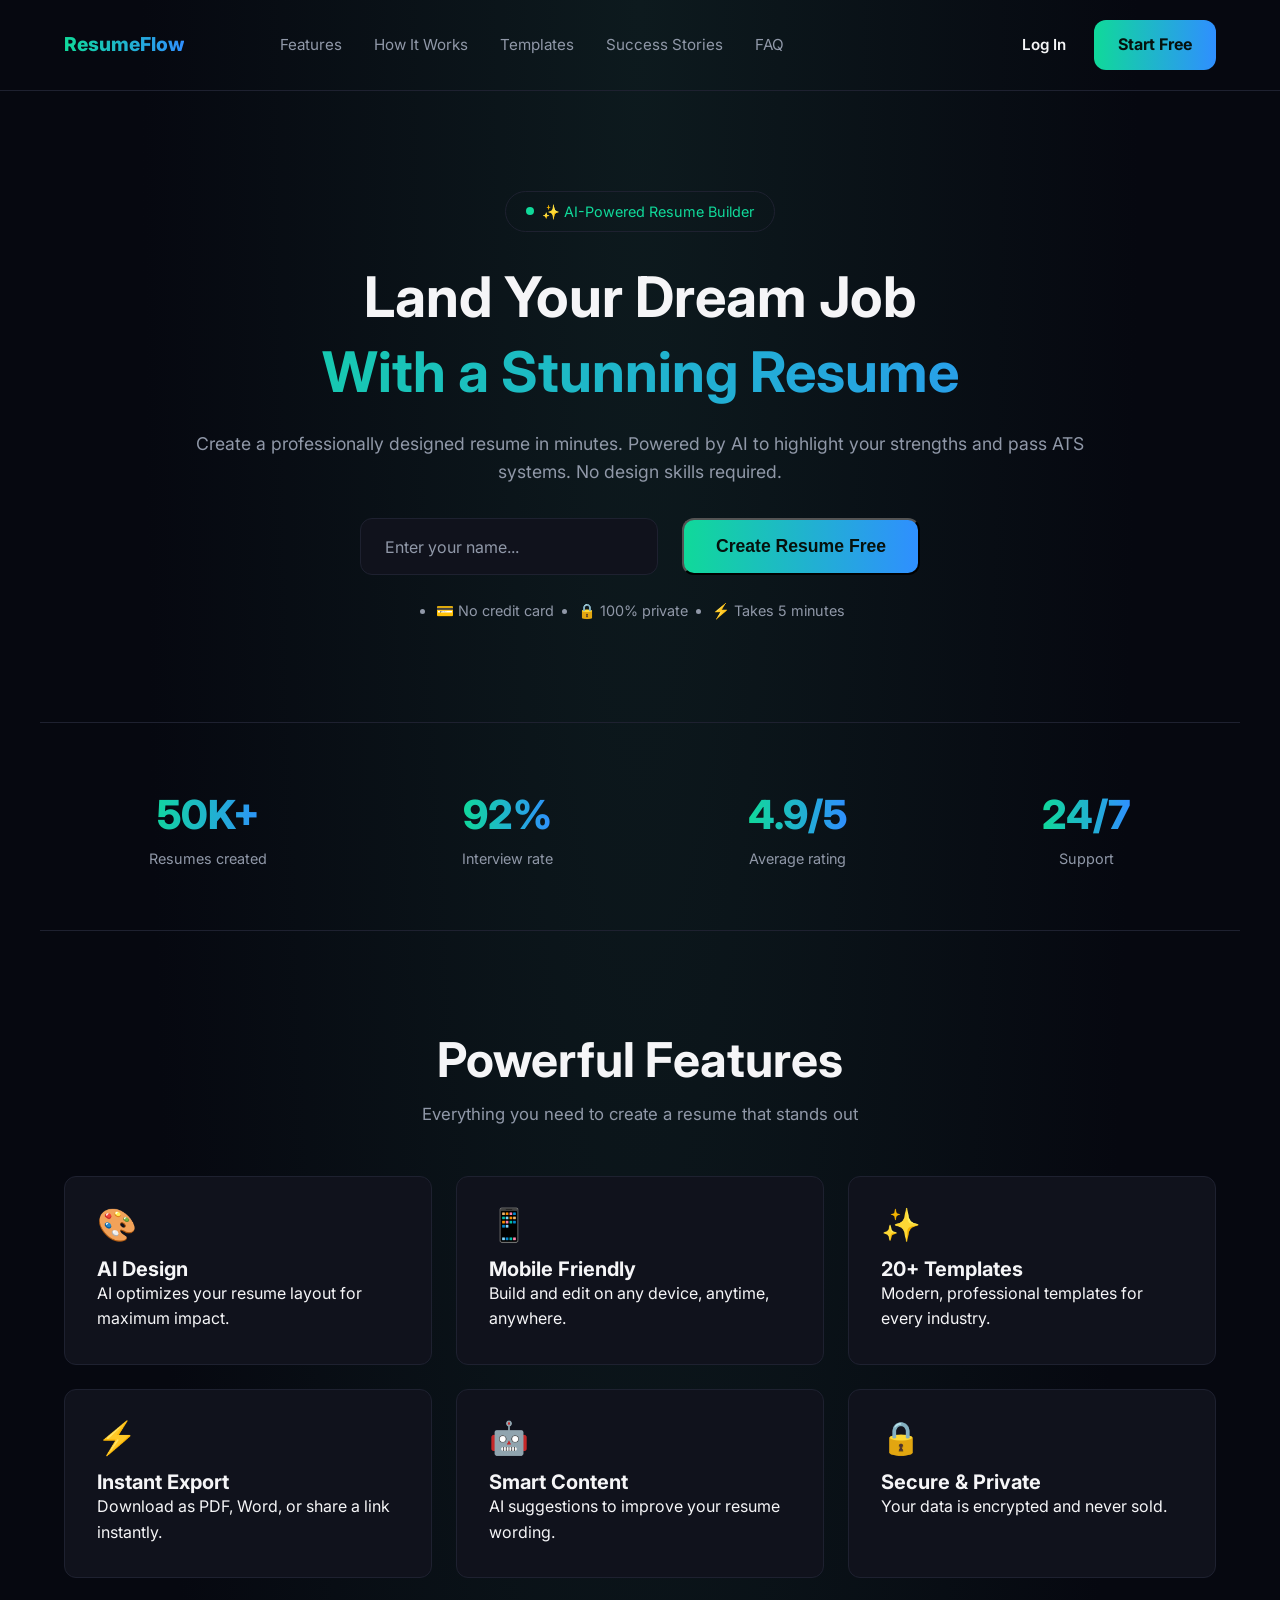
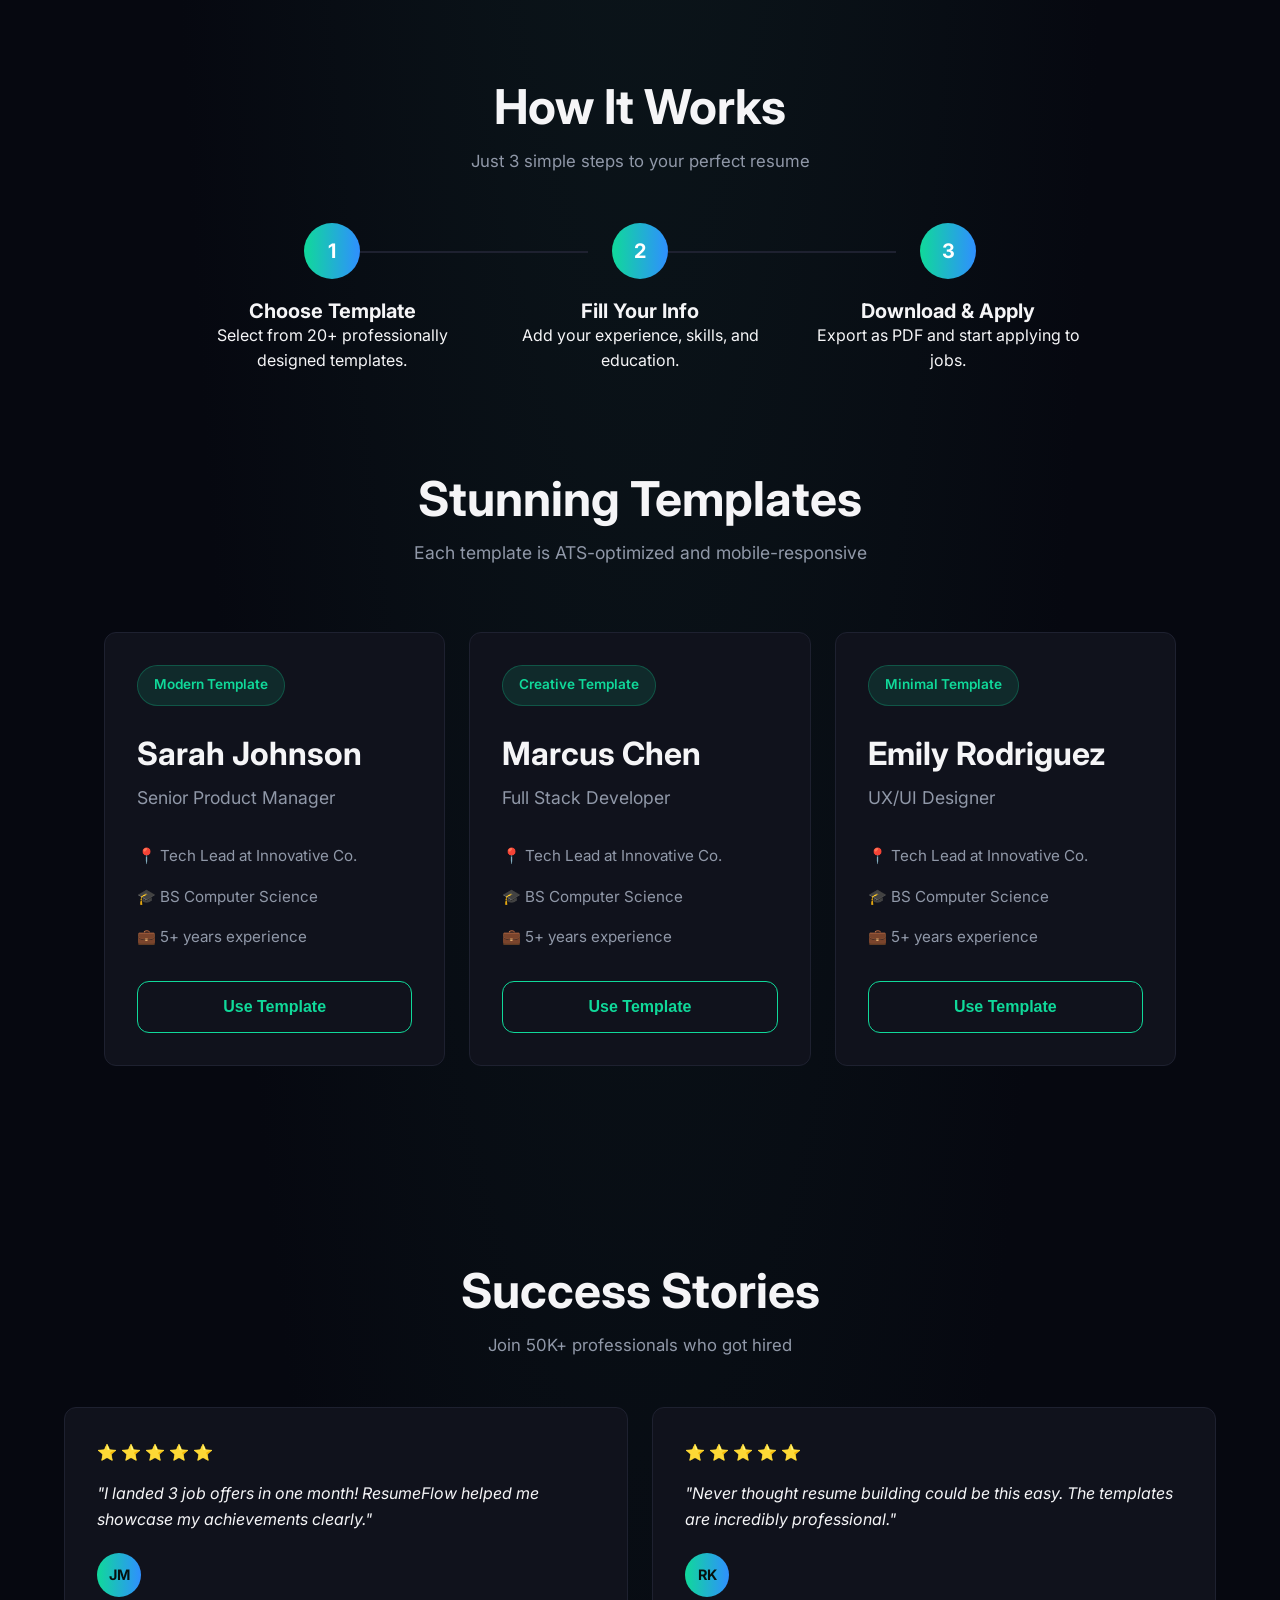
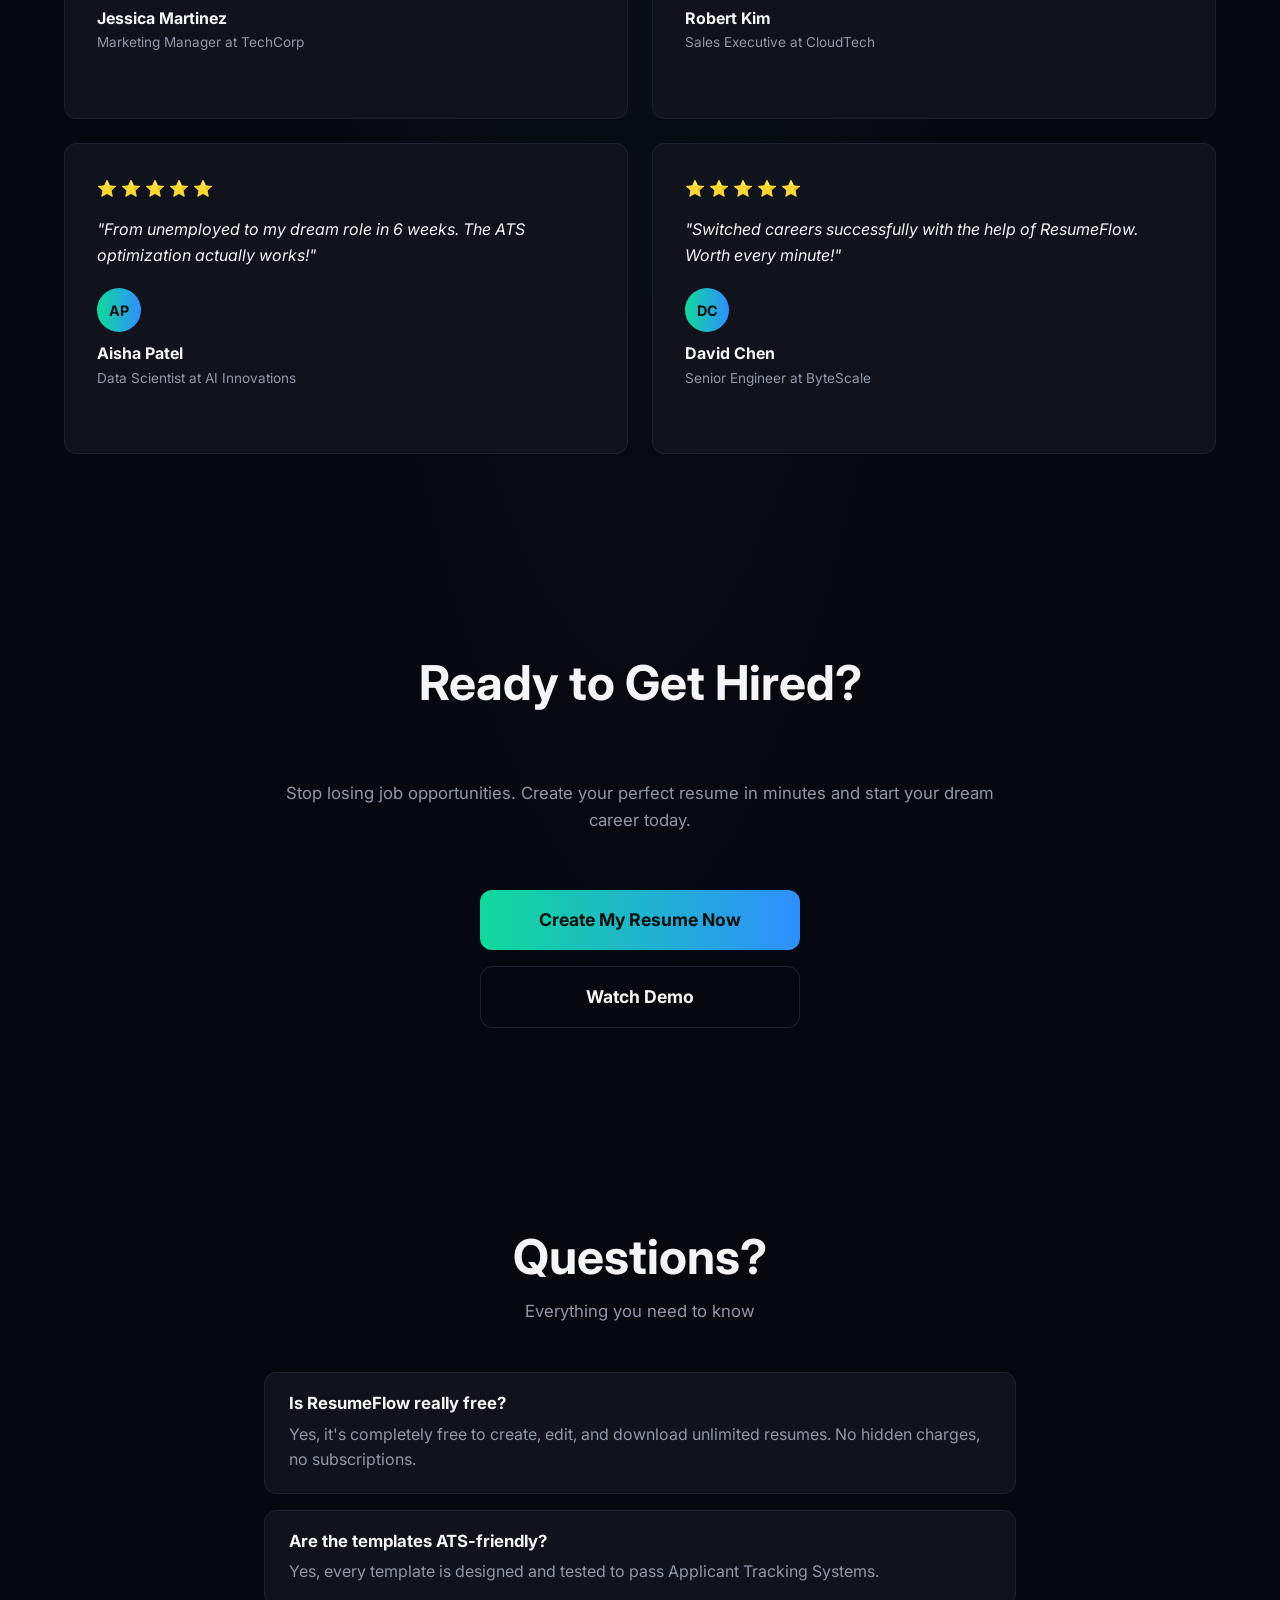
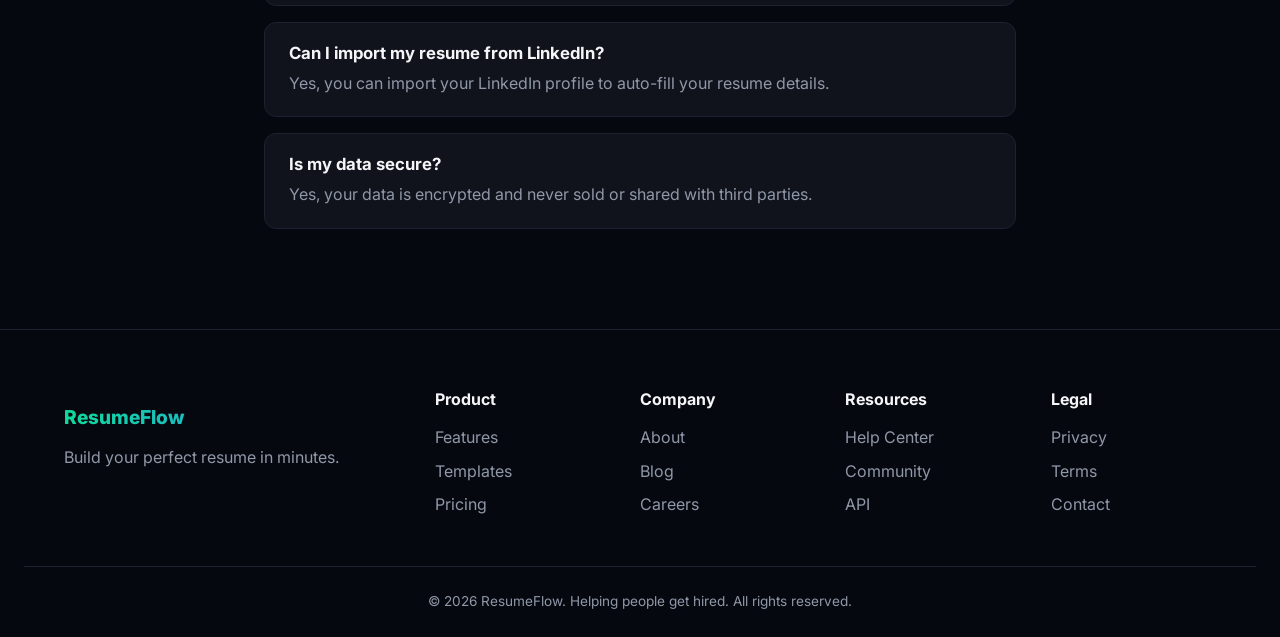
==== commit d1407a92: "Improve auth pages layout, navbar spacing and responsive design" ====
--- a/index.html
+++ b/index.html
@@ -21,13 +21,10 @@
                 <li><a href="#features">Features</a></li>
                 <li><a href="#how-it-works">How It Works</a></li>
                 <li><a href="#templates">Templates</a></li>
+                <li><a href="#testimonials">Success Stories</a></li>
                 <li><a href="#faq">FAQ</a></li>
-                <li><a href="#faq">FAQ</a></li>
-                <li><a href="#testimonials">Testimonials</a></li>
-                
-
-            </ul>
-            <a href="login.html" class="btn btn-primary">Login</a>
+            </ul>
+            <a href="login.html" class="btn-nav-text">Log In</a>
             <a href="#" class="btn btn-primary">Start Free</a>
         </nav>
     </header>
--- a/style.css
+++ b/style.css
@@ -160,6 +160,18 @@
     margin-left: 12px;
 }
 
+.btn-nav-text {
+    color: var(--text-color);
+    text-decoration: none;
+    font-weight: 600;
+    font-size: 0.95rem;
+    margin-left: 12px;
+}
+
+.btn-nav-text:hover {
+    color: var(--accent-green);
+}
+
 /* 4.HERO */
 .hero {
     text-align: center;
